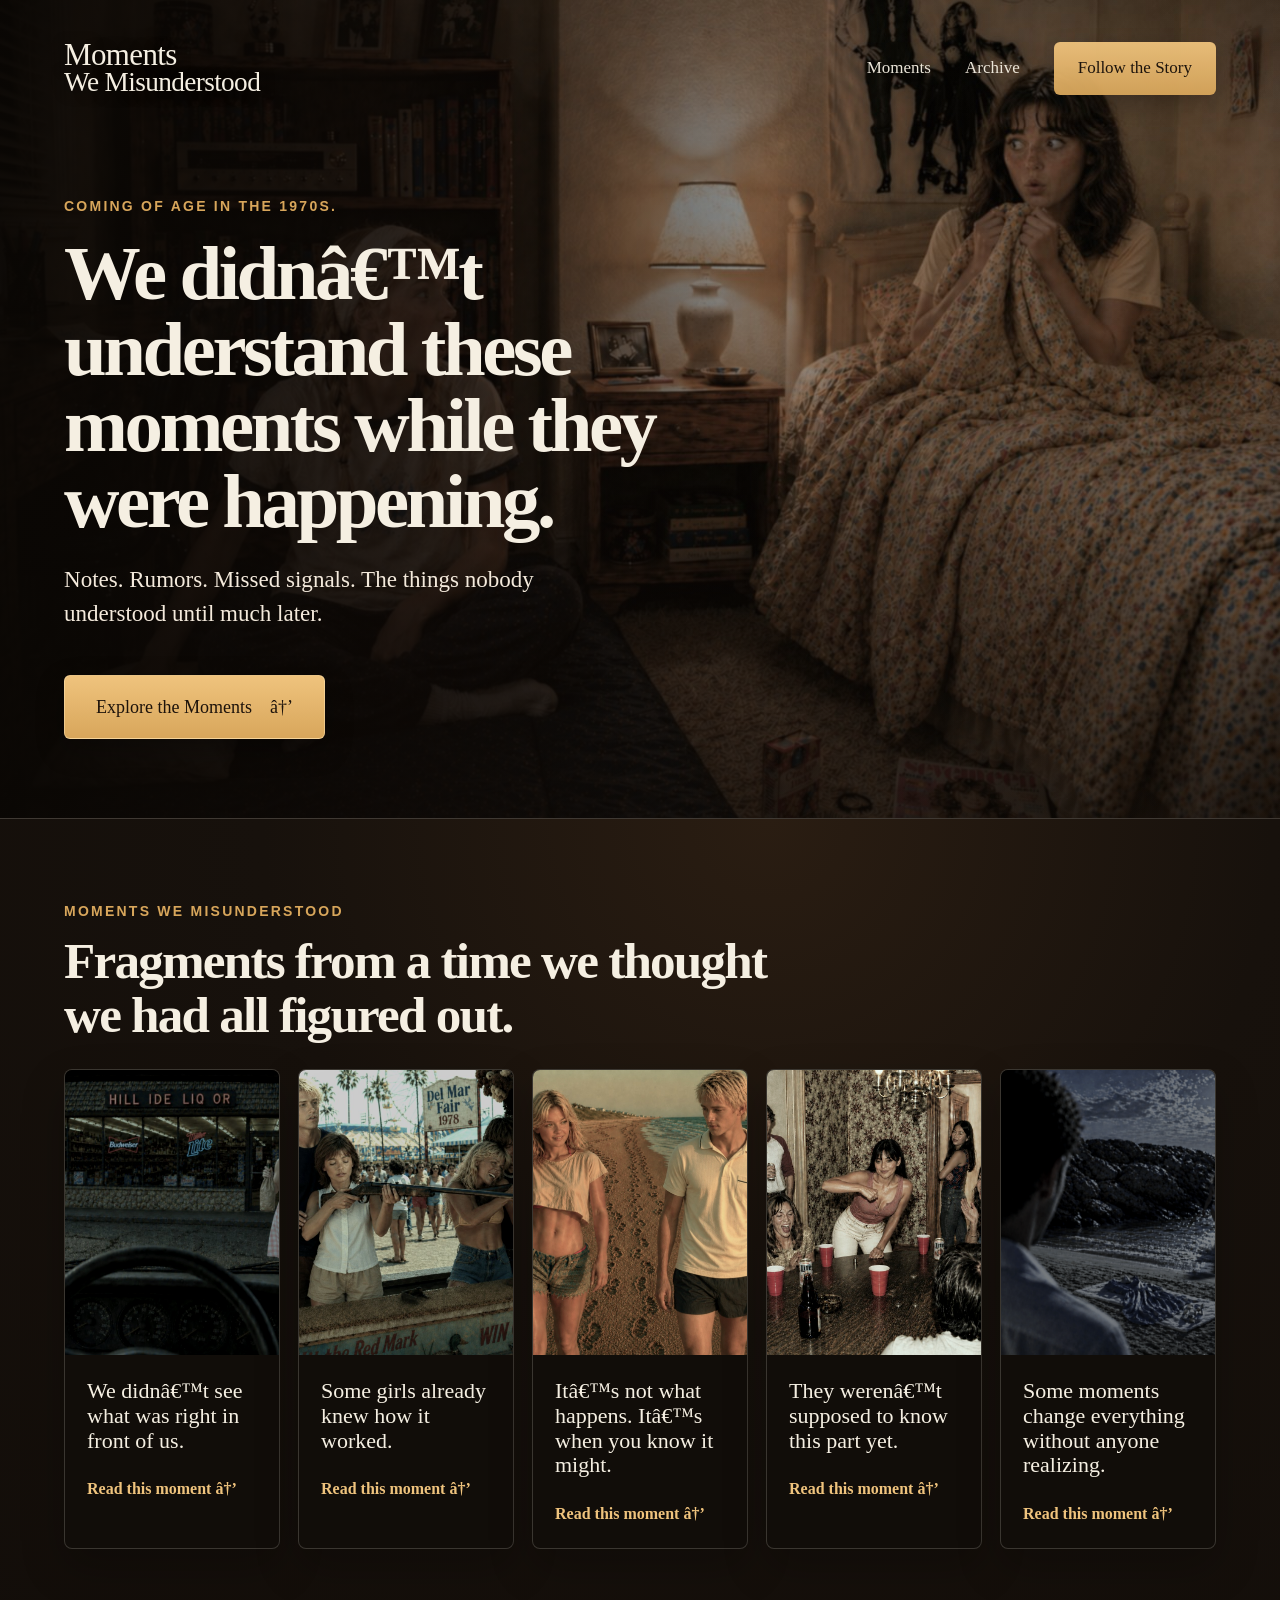
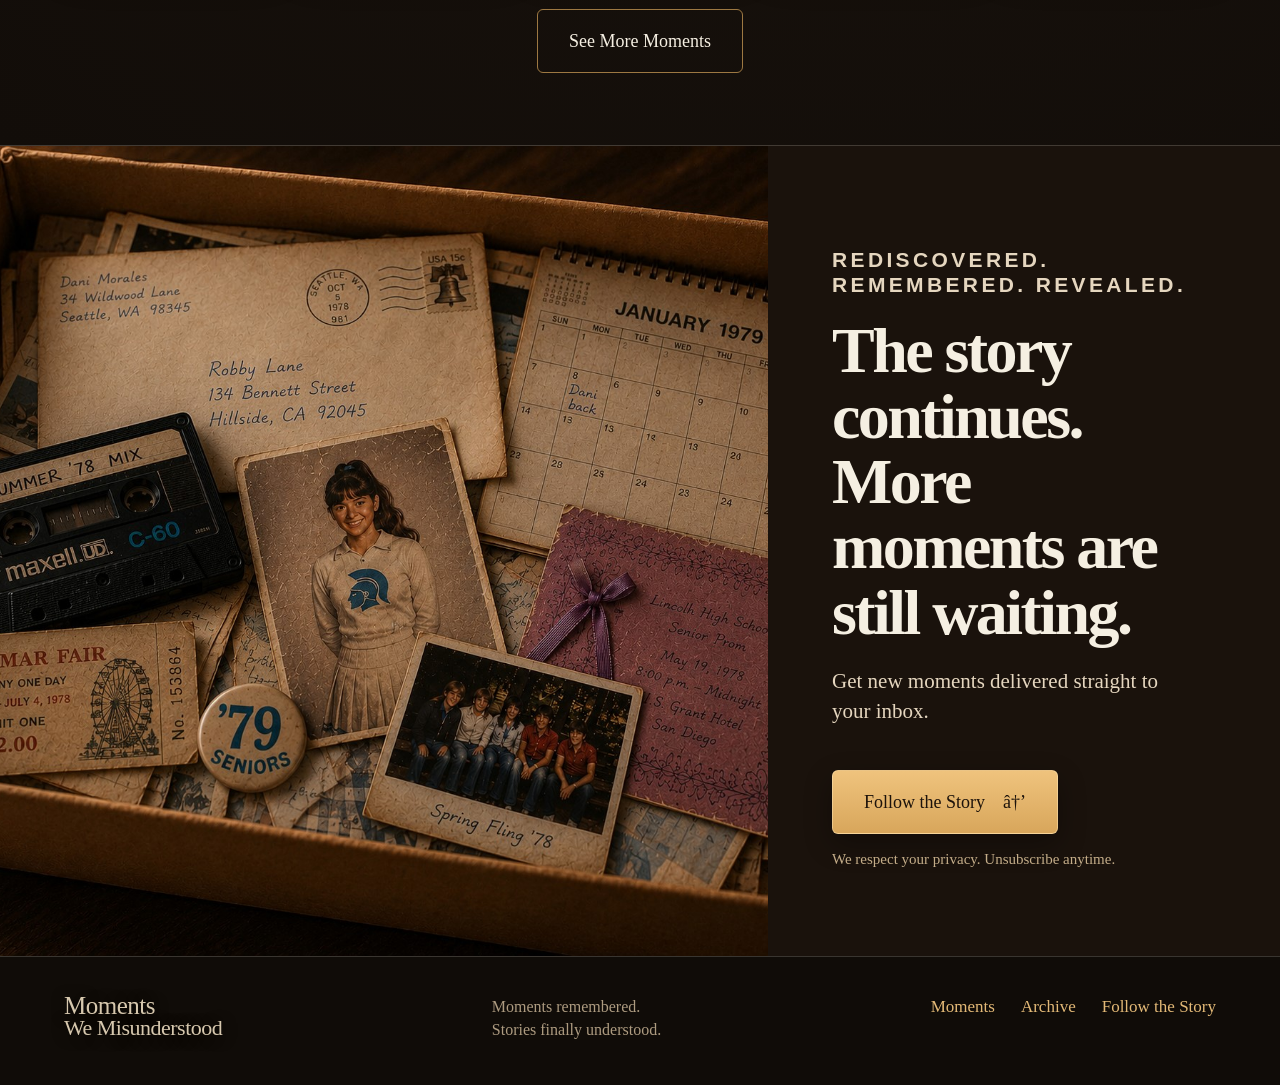
==== index.html @ f60eaa0e "Update index.html" ====
<!doctype html>
<html lang="en">
<head>
<!-- Google tag (gtag.js) -->
<script async src="https://www.googletagmanager.com/gtag/js?id=G-48HRHHGPMH"></script>
<script>
  window.dataLayer = window.dataLayer || [];
  function gtag(){dataLayer.push(arguments);}
  gtag('js', new Date());

  gtag('config', 'G-48HRHHGPMH');
</script>

<!-- Meta Pixel Code -->
<script>
!function(f,b,e,v,n,t,s)
{if(f.fbq)return;n=f.fbq=function(){n.callMethod?
n.callMethod.apply(n,arguments):n.queue.push(arguments)};
if(!f._fbq)f._fbq=n;n.push=n;n.loaded=!0;n.version='2.0';
n.queue=[];t=b.createElement(e);t.async=!0;
t.src=v;s=b.getElementsByTagName(e)[0];
s.parentNode.insertBefore(t,s)}(window, document,'script',
'https://connect.facebook.net/en_US/fbevents.js');
fbq('init', '991696633346282');
fbq('track', 'PageView');
</script>
<noscript><img height="1" width="1" style="display:none"
src="https://www.facebook.com/tr?id=991696633346282&ev=PageView&noscript=1"
/></noscript>
<!-- End Meta Pixel Code -->

  <meta name="robots" content="noindex, nofollow"> 
  <meta charset="utf-8" />
  <meta name="viewport" content="width=device-width, initial-scale=1" />
  <title>Moments We Misunderstood</title>
  <meta name="description" content="A nostalgic emotional memory archive from a Southern California high school in the late 1970s: notes, rumors, missed signals, and moments understood only much later." />
  <link rel="icon" href="images/favicon.svg" type="image/svg+xml" />
  <link rel="preload" href="images/hero-sleepover.jpg" as="image" />
  <link rel="preload" href="images/memory-box-new.jpg" as="image" />
  <link rel="stylesheet" href="styles.css?v=104" />
</head>
  
<body>

  <header class="site-header" aria-label="Main navigation">
    <a class="brand" href="#top" aria-label="Moments We Misunderstood home">
      Moments<br><span>We Misunderstood</span>
    </a>

    <nav>
      <a href="#moments">Moments</a>
      <a href="#memory-box">Archive</a>
      <a class="nav-cta signup-button"
         href="https://feathered-hair-and-folded-notes.kit.com/99a3992d9c"
         target="_blank"
         rel="noopener">
         Follow the Story
      </a>
    </nav>
  </header>
 
  <main>

    <section class="hero" id="top">
      <img src="images/hero-sleepover.jpg"
           alt="Two teenage girls in a warmly lit late-1970s bedroom, startled by a moment they do not yet understand."
           class="hero-img artifact-image" />

      <div class="hero-scrim"></div>

      <div class="hero-content">
        <p class="kicker">Coming of age in the 1970s.</p>
        <h1>We didn’t understand these moments while they were happening.</h1>
        <p class="dek">Notes. Rumors. Missed signals. The things nobody understood until much later.</p>
        <a class="button" href="#moments">Explore the Moments <span aria-hidden="true">→</span></a>
      </div>
    </section>

    <section class="moment-section" id="moments">
      <div class="moment-heading-row">
        <div class="section-heading">
          <p class="kicker">Moments We Misunderstood</p>
          <h2>Fragments from a time we thought we had all figured out.</h2>
        </div>

        <p class="section-handnote">
          <br>
          <br>
        </p>
      </div>

      <div class="cards">
        <article class="card moment-card" data-title="We didn’t see what was right in front of us.">
          <img src="images/moment-liquor-store.jpg"
               alt="A teenage girl outside a liquor store in the late 1970s."
               class="artifact-image" />
          <div class="card-copy">
            <h3>We didn’t see what was right in front of us.</h3>
            <a class="signup-button"
               href="https://feathered-hair-and-folded-notes.kit.com/99a3992d9c" target="_blank" rel="noopener">
              Read this moment <span aria-hidden="true">→</span>
            </a>
          </div>
        </article>

        <article class="card moment-card" data-title="Some girls already knew how it worked.">
          <img src="images/moment-shooting-gallery.jpg"
               alt="Teenagers at the Del Mar Fair shooting gallery in 1978."
               class="artifact-image" />
          <div class="card-copy">
            <h3>Some girls already knew how it worked.</h3>
            <a class="signup-button"
               href="https://feathered-hair-and-folded-notes.kit.com/99a3992d9c" target="_blank" rel="noopener">
              Read this moment <span aria-hidden="true">→</span>
            </a>
          </div>
        </article>

        <article class="card moment-card" data-title="It’s not what happens. It’s when you know it might.">
          <img src="images/moment-beach-walk.jpg"
               alt="A teenage girl walking alone near the beach at night."
               class="artifact-image" />
          <div class="card-copy">
            <h3>It’s not what happens. It’s when you know it might.</h3>
            <a class="signup-button"
               href="https://feathered-hair-and-folded-notes.kit.com/99a3992d9c" target="_blank" rel="noopener">
              Read this moment <span aria-hidden="true">→</span>
            </a>
          </div>
        </article>

        <article class="card moment-card" data-title="They weren’t supposed to know this part yet.">
          <img src="images/moment-quarters-game.jpg"
               alt="Teenagers gathered inside a warmly lit house party."
               class="artifact-image" />
          <div class="card-copy">
            <h3>They weren’t supposed to know this part yet.</h3>
            <a class="signup-button"
               href="https://feathered-hair-and-folded-notes.kit.com/99a3992d9c" target="_blank" rel="noopener">
              Read this moment <span aria-hidden="true">→</span>
            </a>
          </div>
        </article>

        <article class="card moment-card" data-title="Some moments change everything without anyone realizing.">
          <img src="images/moment-jetty.png"
               alt="Teenagers in a dark backyard near a hot tub."
               class="artifact-image" />
          <div class="card-copy">
            <h3>Some moments change everything without anyone realizing.</h3>
            <a class="signup-button"
               href="https://feathered-hair-and-folded-notes.kit.com/99a3992d9c" target="_blank" rel="noopener">
              Read this moment <span aria-hidden="true">→</span>
            </a>
          </div>
        </article>
      </div>

      <div class="center">
        <a class="button ghost signup-button"
           href="https://feathered-hair-and-folded-notes.kit.com/99a3992d9c"
           target="_blank"
           rel="noopener">
          See More Moments
        </a>
      </div>
    </section>

    <section class="memory-cta" id="memory-box">
      <img src="images/memory-box-new.jpg"
           alt="A rediscovered memory box filled with late-1970s letters, tickets, cassette tapes, photos, a prom bid, and school keepsakes."
           class="artifact-image" />

      <div class="memory-copy">
        <p class="kicker">Rediscovered. Remembered. Revealed.</p>
        <h2>The story continues. More moments are still waiting.</h2>
        <p>Get new moments delivered straight to your inbox.</p>
        <a class="button signup-button"
           href="https://feathered-hair-and-folded-notes.kit.com/99a3992d9c"
           target="_blank"
           rel="noopener">
          Follow the Story <span aria-hidden="true">→</span>
        </a>
        <p class="privacy">We respect your privacy. Unsubscribe anytime.</p>
      </div>
    </section>

  </main>

  <footer class="site-footer">
    <a class="brand" href="#top">Moments<br><span>We Misunderstood</span></a>
    <p>Moments remembered.<br>Stories finally understood.</p>
    <nav>
      <a href="#moments">Moments</a>
      <a href="#memory-box">Archive</a>
      <a class="signup-button"
         href="https://feathered-hair-and-folded-notes.kit.com/99a3992d9c" target="_blank" rel="noopener">Follow the Story</a>
    </nav>
  </footer>

<script>
/* =========================
   GA4 Custom Event Tracking
   Moments We Misunderstood
========================= */

(function () {

  if (typeof gtag !== 'function') {
    console.warn('GA4 gtag not found. Custom events not sent.');
    return;
  }

  /* =========================
     75% Scroll Tracking
  ========================= */

  let scroll75Tracked = false;

  window.addEventListener('scroll', function () {
    if (scroll75Tracked) return;

    const scrollTop = window.scrollY || window.pageYOffset;
    const windowHeight = window.innerHeight;
    const documentHeight = Math.max(
      document.body.scrollHeight,
      document.documentElement.scrollHeight
    );

    const percentScrolled = ((scrollTop + windowHeight) / documentHeight) * 100;

    if (percentScrolled >= 75) {
      scroll75Tracked = true;

      gtag('event', 'scroll_75', {
        event_category: 'engagement',
        event_label: '75_percent_page_depth'
      });

      console.log('GA4 event: scroll_75');
    }
  });


  /* =========================
     90 Second Engagement
  ========================= */

  setTimeout(function () {
    gtag('event', 'time_90_seconds', {
      event_category: 'engagement',
      event_label: 'stayed_90_seconds'
    });

    console.log('GA4 event: time_90_seconds');
  }, 90000);


  /* =========================
     Signup / Kit Click Tracking
  ========================= */

  document.querySelectorAll('.signup-button').forEach(function (button) {
    button.addEventListener('click', function () {
      const buttonText = button.innerText.trim() || 'unknown_signup_button';

      gtag('event', 'signup_click', {
        event_category: 'conversion',
        event_label: buttonText
      });

      console.log('GA4 event: signup_click - ' + buttonText);
    });
  });


  /* =========================
     Moment Card Tracking
  ========================= */

  document.querySelectorAll('.moment-card').forEach(function (card) {
    card.addEventListener('click', function () {
      const title = card.getAttribute('data-title') || 'unknown_moment_card';

      gtag('event', 'moment_card_click', {
        event_category: 'engagement',
        event_label: title
      });

      console.log('GA4 event: moment_card_click - ' + title);
    });
  });


  /* =========================
     Artifact / Image Tracking
  ========================= */

  document.querySelectorAll('.artifact-image').forEach(function (image) {
    image.addEventListener('click', function () {
      const imageLabel = image.getAttribute('alt') || image.getAttribute('src') || 'unknown_artifact';

      gtag('event', 'artifact_expand', {
        event_category: 'engagement',
        event_label: imageLabel
      });

      console.log('GA4 event: artifact_expand - ' + imageLabel);
    });
  });

})();
</script>

</body>
</html>
---- styles.css ----
:root{
  --bg:#17110c;
  --bg2:#221810;
  --paper:#f5efe2;
  --muted:#d7c4a5;
  --gold:#d8a65b;
  --gold2:#efc37d;
  --line:rgba(245,239,226,.18);
  --shadow:rgba(0,0,0,.55);
}

*{box-sizing:border-box}

html{scroll-behavior:smooth}

body{
  margin:0;
  background:var(--bg);
  color:var(--paper);
  font-family:Georgia,'Times New Roman',serif;
  line-height:1.45;
}

a{color:inherit}

.site-header{
  position:absolute;
  z-index:10;
  top:0;
  left:0;
  right:0;
  display:flex;
  justify-content:space-between;
  align-items:flex-start;
  padding:42px 5vw;
}

.brand{
  text-decoration:none;
  font-size:31px;
  line-height:.85;
  letter-spacing:-.02em;
  text-shadow:0 2px 14px var(--shadow);
}

.brand span{font-size:.88em}

.site-header nav,
.site-footer nav{
  display:flex;
  gap:34px;
  align-items:center;
  font-size:17px;
}

.site-header nav a,
.site-footer nav a{
  text-decoration:none;
  opacity:.95;
}

.nav-cta{
  padding:14px 24px;
  background:linear-gradient(180deg,var(--gold2),var(--gold));
  color:#1b120b;
  border-radius:6px;
  box-shadow:0 8px 25px rgba(0,0,0,.25);
}

.hero{
  position:relative;
  min-height:91vh;
  display:flex;
  align-items:center;
  overflow:hidden;
  border-bottom:1px solid var(--line);
}

.hero-img{
  position:absolute;
  inset:0;
  width:100%;
  height:100%;
  object-fit:cover;
  object-position:center center;
}

.hero-scrim{
  position:absolute;
  inset:0;
  background:
    linear-gradient(90deg,rgba(10,7,4,.94) 0%,rgba(13,8,5,.74) 31%,rgba(13,8,5,.26) 60%,rgba(13,8,5,.08) 100%),
    linear-gradient(0deg,rgba(15,10,6,.62),rgba(15,10,6,.08) 50%);
}

.hero-content{
  position:relative;
  z-index:2;
  width:min(650px,88vw);
  margin-left:5vw;
  padding-top:105px;
}

.kicker{
  text-transform:uppercase;
  letter-spacing:.16em;
  color:var(--gold);
  font:700 14px/1.2 Arial,sans-serif;
}

.hero h1{
  font-size:clamp(46px,6vw,92px);
  line-height:.99;
  margin:22px 0 22px;
  letter-spacing:-.045em;
  max-width:720px;
}

.dek{
  font-size:clamp(19px,1.8vw,27px);
  max-width:520px;
  color:#f4eadc;
}

.button{
  display:inline-flex;
  gap:18px;
  align-items:center;
  justify-content:center;
  margin-top:22px;
  background:linear-gradient(180deg,var(--gold2),var(--gold));
  color:#1d130b;
  text-decoration:none;
  padding:18px 31px;
  border-radius:6px;
  font-size:18px;
  box-shadow:0 10px 28px rgba(0,0,0,.32);
  border:1px solid rgba(255,232,187,.45);
}

.button.ghost{
  background:transparent;
  color:var(--paper);
  border-color:rgba(216,166,91,.7);
  box-shadow:none;
}

.moment-section{
  padding:70px 5vw 72px;
  background:radial-gradient(circle at 60% 0%,#2a1d12 0,#17110c 42%,#120d09 100%);
}

.moment-heading-row{
  display:flex;
  justify-content:space-between;
  align-items:flex-end;
  gap:40px;
  margin-bottom:28px;
}

.section-heading h2{
  font-size:clamp(34px,4vw,62px);
  line-height:1.05;
  margin:10px 0 0;
  letter-spacing:-.035em;
  max-width:820px;
}

.section-handnote{
  color:var(--gold2);
  font:italic 30px/1.05 Georgia,serif;
  transform:rotate(-6deg);
  text-shadow:0 3px 16px #000;
  min-width:300px;
  margin:0 4vw 16px 0;
}

.cards{
  display:grid;
  grid-template-columns:repeat(5,1fr);
  gap:18px;
}

.card{
  min-height:470px;
  border:1px solid var(--line);
  border-radius:8px;
  overflow:hidden;
  background:#110d09;
  display:flex;
  flex-direction:column;
  box-shadow:0 18px 44px rgba(0,0,0,.24);
}

.card img{
  height:285px;
  width:100%;
  object-fit:cover;
  filter:saturate(.88) contrast(1.04);
}

.card-copy{
  padding:24px 22px 23px;
  display:flex;
  flex-direction:column;
  gap:24px;
  flex:1;
}

.card h3{
  margin:0;
  font-size:22px;
  line-height:1.12;
  font-weight:400;
}

.card a,
.text-link{
  color:var(--gold2);
  text-decoration:none;
  font-weight:600;
}

.center{
  text-align:center;
  margin-top:38px;
}

.memory-cta{
  display:grid;
  grid-template-columns:1.35fr .9fr;
  min-height:560px;
  background:#1a120c;
  border-top:1px solid var(--line);
}

.memory-cta>img{
  width:100%;
  height:100%;
  object-fit:cover;
  object-position:center center;
}

.memory-copy{
  padding:80px 7vw 70px 5vw;
  align-self:center;
}

.memory-copy h2{
  font-size:clamp(38px,5vw,70px);
  line-height:1.02;
  margin:10px 0 20px;
  letter-spacing:-.04em;
}

.memory-copy p{
  font-size:21px;
  color:#e5d6bf;
}

.privacy{
  font-size:15px!important;
  color:#c4ad89!important;
}

.site-footer{
  display:flex;
  gap:42px;
  justify-content:space-between;
  align-items:flex-start;
  padding:38px 5vw 44px;
  background:#100c08;
  border-top:1px solid var(--line);
  color:#d7c8ae;
}

.site-footer p{
  margin:0;
  color:#ad9b80;
}

.site-footer .brand{font-size:25px}

.site-footer nav{
  gap:26px;
  color:var(--gold2);
}

@media (max-width: 1180px){
  .cards{
    grid-template-columns:repeat(3,1fr);
  }

  .section-handnote{
    font-size:25px;
    min-width:250px;
  }
}

@media (max-width: 980px){
  .site-header{
    padding:27px 24px;
  }

  .site-header nav{
    gap:18px;
    font-size:15px;
  }

  .nav-cta{
    padding:11px 15px;
  }

  .hero{
    min-height:820px;
  }

  .hero-content{
    margin-left:24px;
    padding-top:90px;
  }

  .moment-heading-row{
    display:block;
  }

  .section-handnote{
    margin:28px 0 0 auto;
    max-width:300px;
  }

  .cards{
    grid-template-columns:repeat(2,1fr);
  }

  .memory-cta{
    grid-template-columns:1fr;
  }

  .memory-cta>img{
    height:420px;
  }

  .site-footer{
    flex-direction:column;
  }
}

@media (max-width: 620px){
  .site-header{
    position:absolute;
    align-items:flex-start;
  }

  .brand{
    font-size:24px;
  }

  .site-header nav a:not(.nav-cta){
    display:none;
  }

  .hero{
    min-height:720px;
    align-items:flex-start;
  }

  .hero-img{
    width:100%;
    height:auto;
    max-width:none;
    left:0;
    top:0;
    bottom:auto;
    object-fit:contain;
    object-position:center top;
  }

  .hero-scrim{
    background:
      linear-gradient(90deg,rgba(10,7,4,.90),rgba(10,7,4,.48)),
      linear-gradient(0deg,rgba(10,7,4,.74),rgba(10,7,4,.04) 58%);
  }

  .hero-content{
    width:auto;
    margin:0 22px;
    padding-top:160px;
  }

  .hero h1{
    font-size:47px;
  }

  .dek{
    font-size:19px;
  }

  .moment-section{
    padding:48px 22px;
  }

  .section-handnote{
    display:none;
  }

  .cards{
    grid-template-columns:1fr;
    gap:18px;
  }

  .card{
    min-height:auto;
  }

  .card img{
    height:250px;
  }

  .memory-copy{
    padding:42px 22px 54px;
  }

  .memory-cta>img{
    height:auto;
    min-height:0;
    object-fit:contain;
  }

  .site-footer{
    padding:34px 22px;
  }

  .site-footer nav{
    flex-wrap:wrap;
  }

  .button{
    width:100%;
    padding:17px 22px;
  }
}
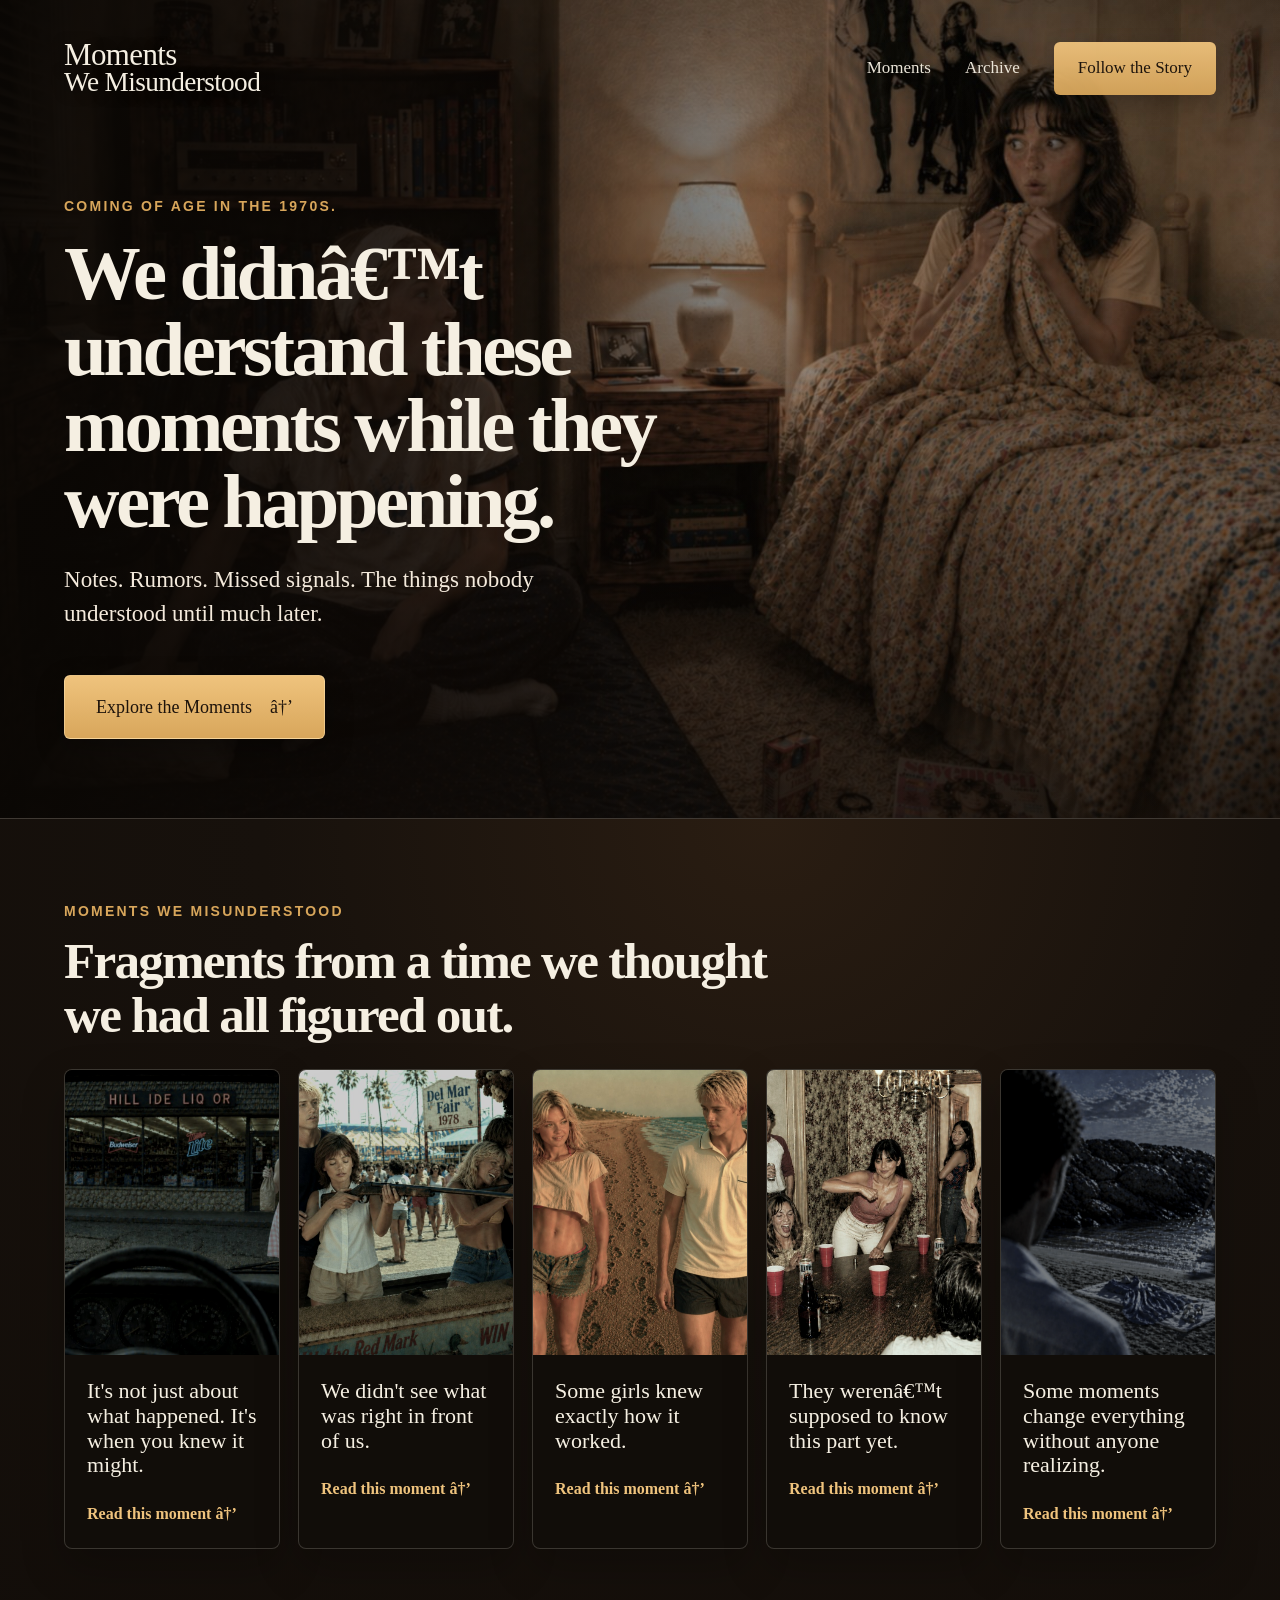
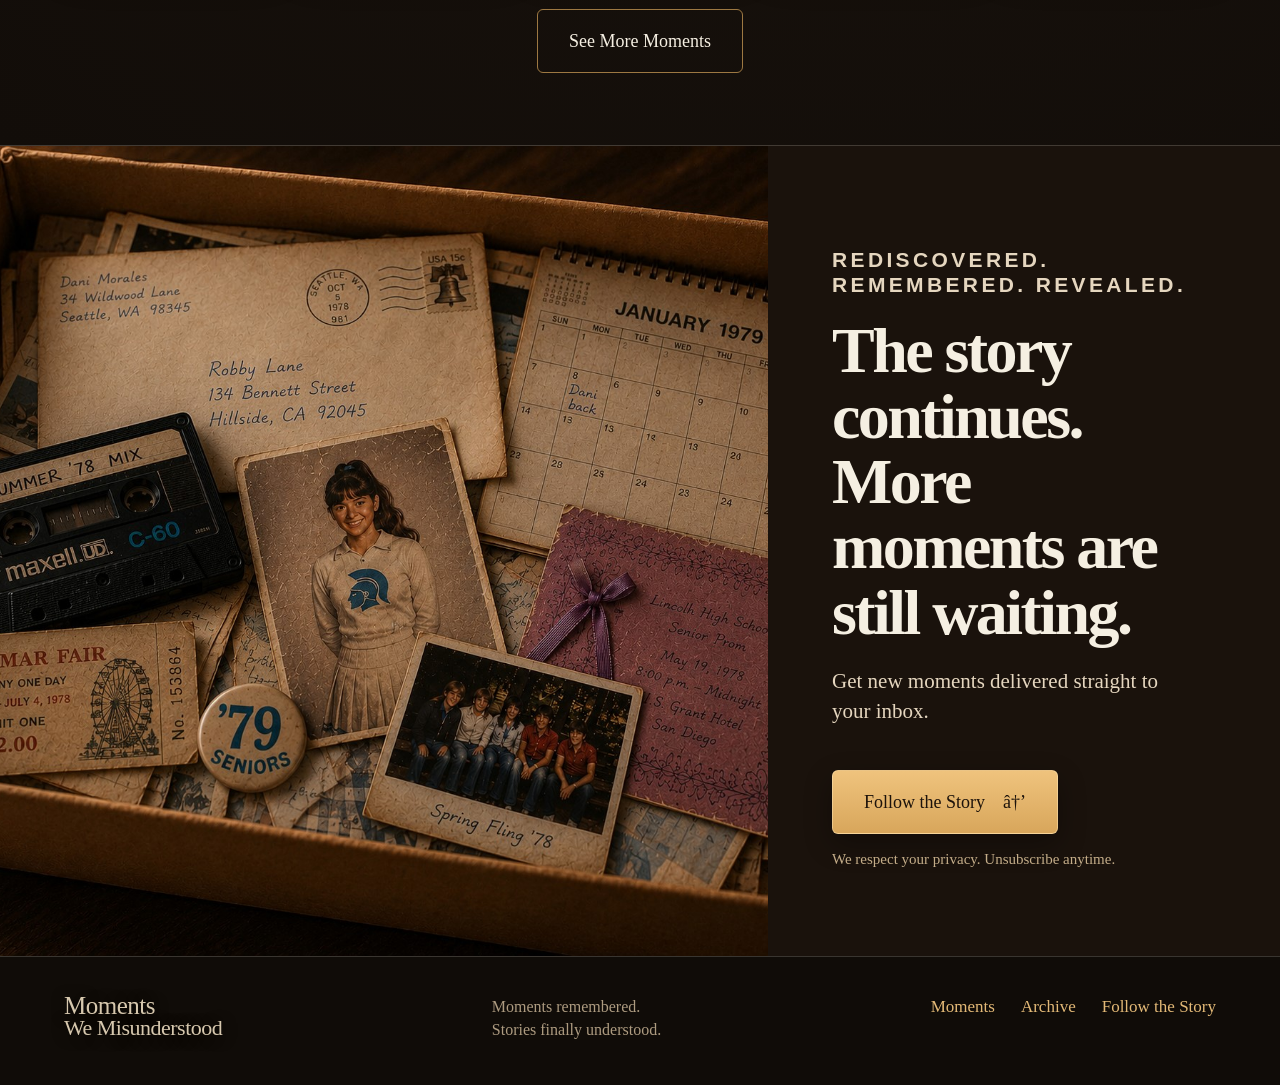
==== commit b6a80847: "Update index.html" ====
--- a/index.html
+++ b/index.html
@@ -95,7 +95,7 @@
                alt="A teenage girl outside a liquor store in the late 1970s."
                class="artifact-image" />
           <div class="card-copy">
-            <h3>We didn’t see what was right in front of us.</h3>
+            <h3>It's not just about what happened.  It's when you knew it might.</h3>
             <a class="signup-button"
                href="https://feathered-hair-and-folded-notes.kit.com/99a3992d9c" target="_blank" rel="noopener">
               Read this moment <span aria-hidden="true">→</span>
@@ -108,7 +108,7 @@
                alt="Teenagers at the Del Mar Fair shooting gallery in 1978."
                class="artifact-image" />
           <div class="card-copy">
-            <h3>Some girls already knew how it worked.</h3>
+            <h3>We didn't see what was right in front of us.</h3>
             <a class="signup-button"
                href="https://feathered-hair-and-folded-notes.kit.com/99a3992d9c" target="_blank" rel="noopener">
               Read this moment <span aria-hidden="true">→</span>
@@ -121,7 +121,7 @@
                alt="A teenage girl walking alone near the beach at night."
                class="artifact-image" />
           <div class="card-copy">
-            <h3>It’s not what happens. It’s when you know it might.</h3>
+            <h3>Some girls knew exactly how it worked.</h3>
             <a class="signup-button"
                href="https://feathered-hair-and-folded-notes.kit.com/99a3992d9c" target="_blank" rel="noopener">
               Read this moment <span aria-hidden="true">→</span>
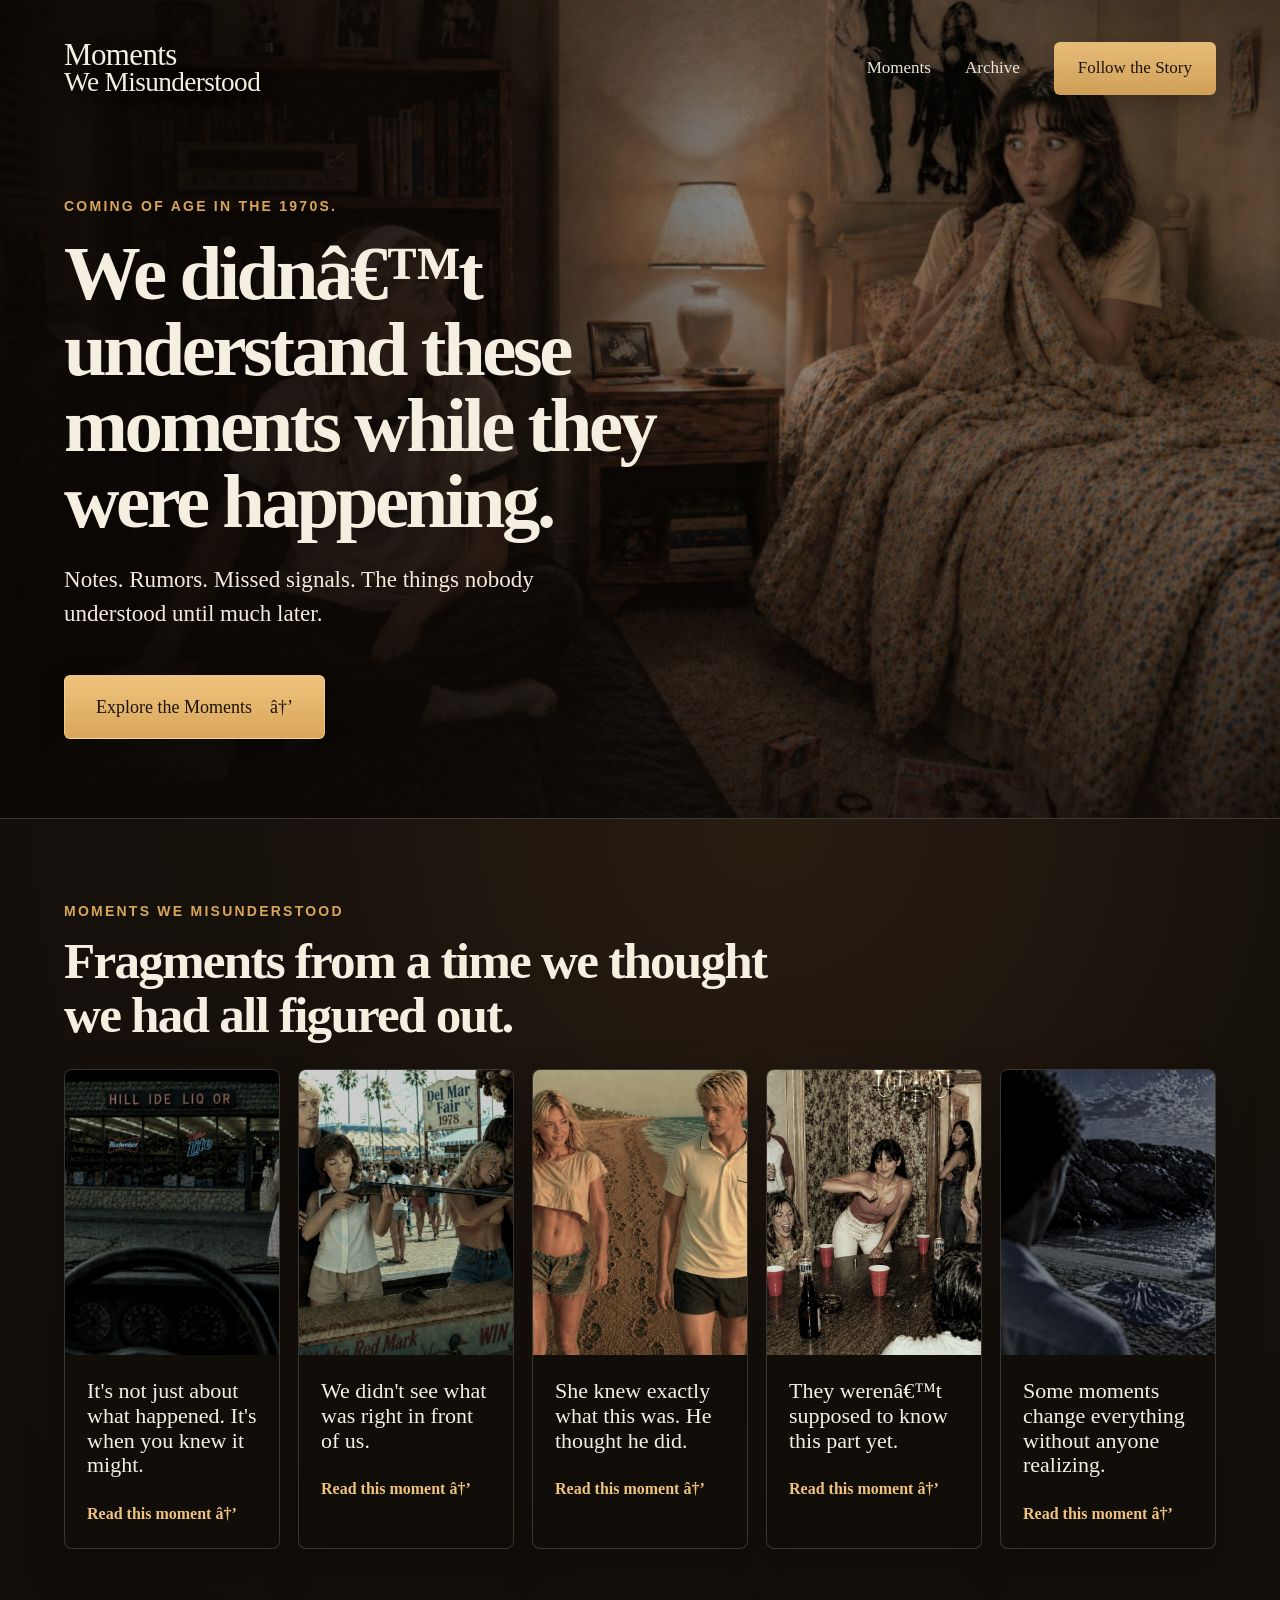
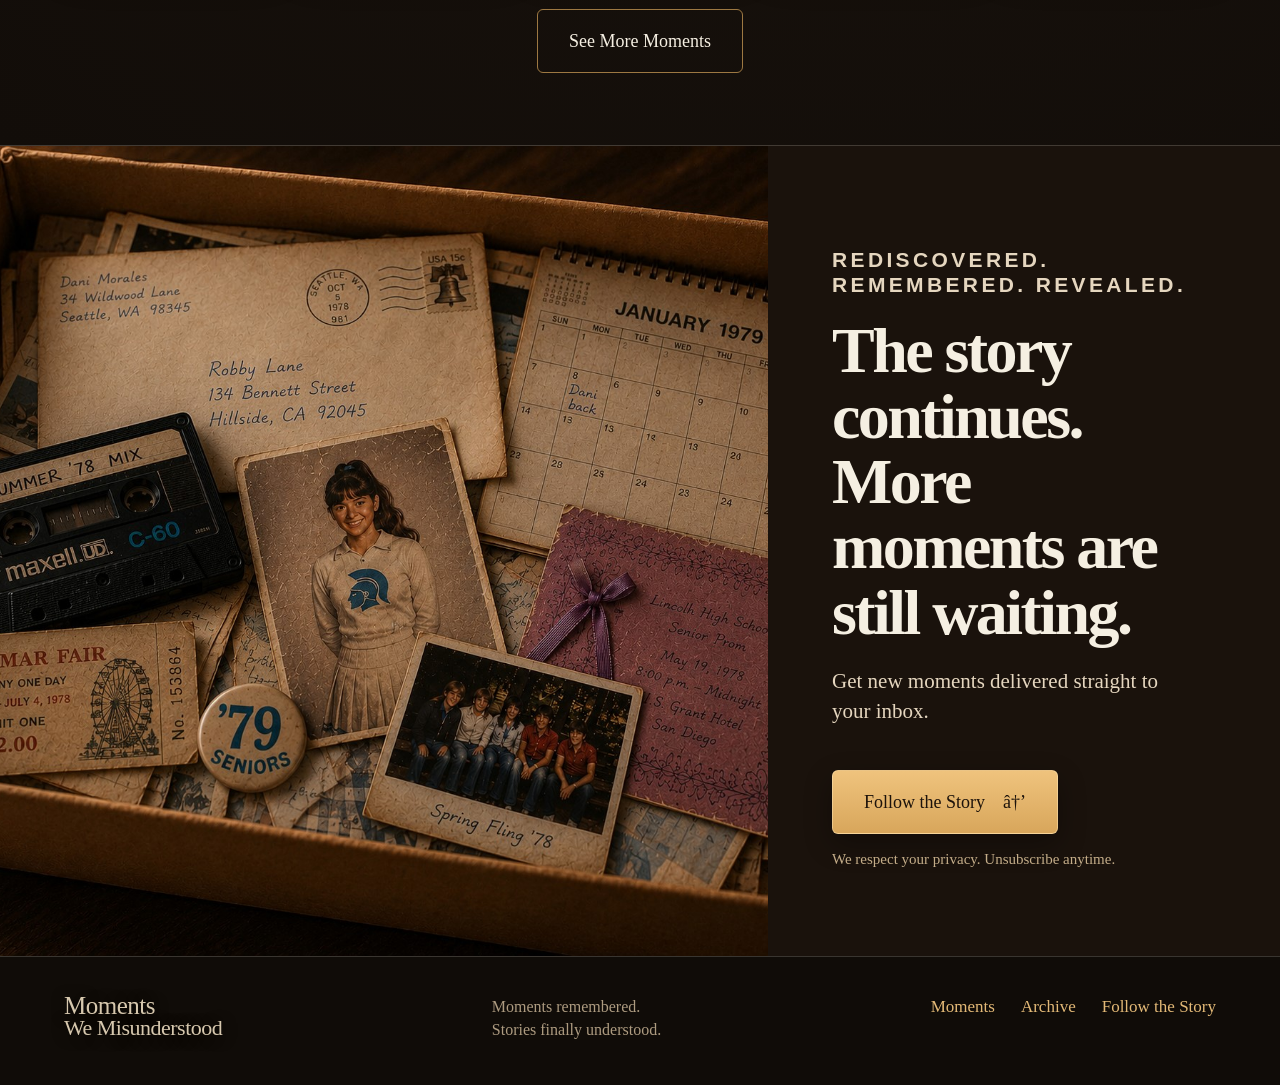
==== commit b6266f6d: "Update index.html" ====
--- a/index.html
+++ b/index.html
@@ -121,7 +121,7 @@
                alt="A teenage girl walking alone near the beach at night."
                class="artifact-image" />
           <div class="card-copy">
-            <h3>Some girls knew exactly how it worked.</h3>
+            <h3>She knew exactly what this was. He thought he did.</h3>
             <a class="signup-button"
                href="https://feathered-hair-and-folded-notes.kit.com/99a3992d9c" target="_blank" rel="noopener">
               Read this moment <span aria-hidden="true">→</span>
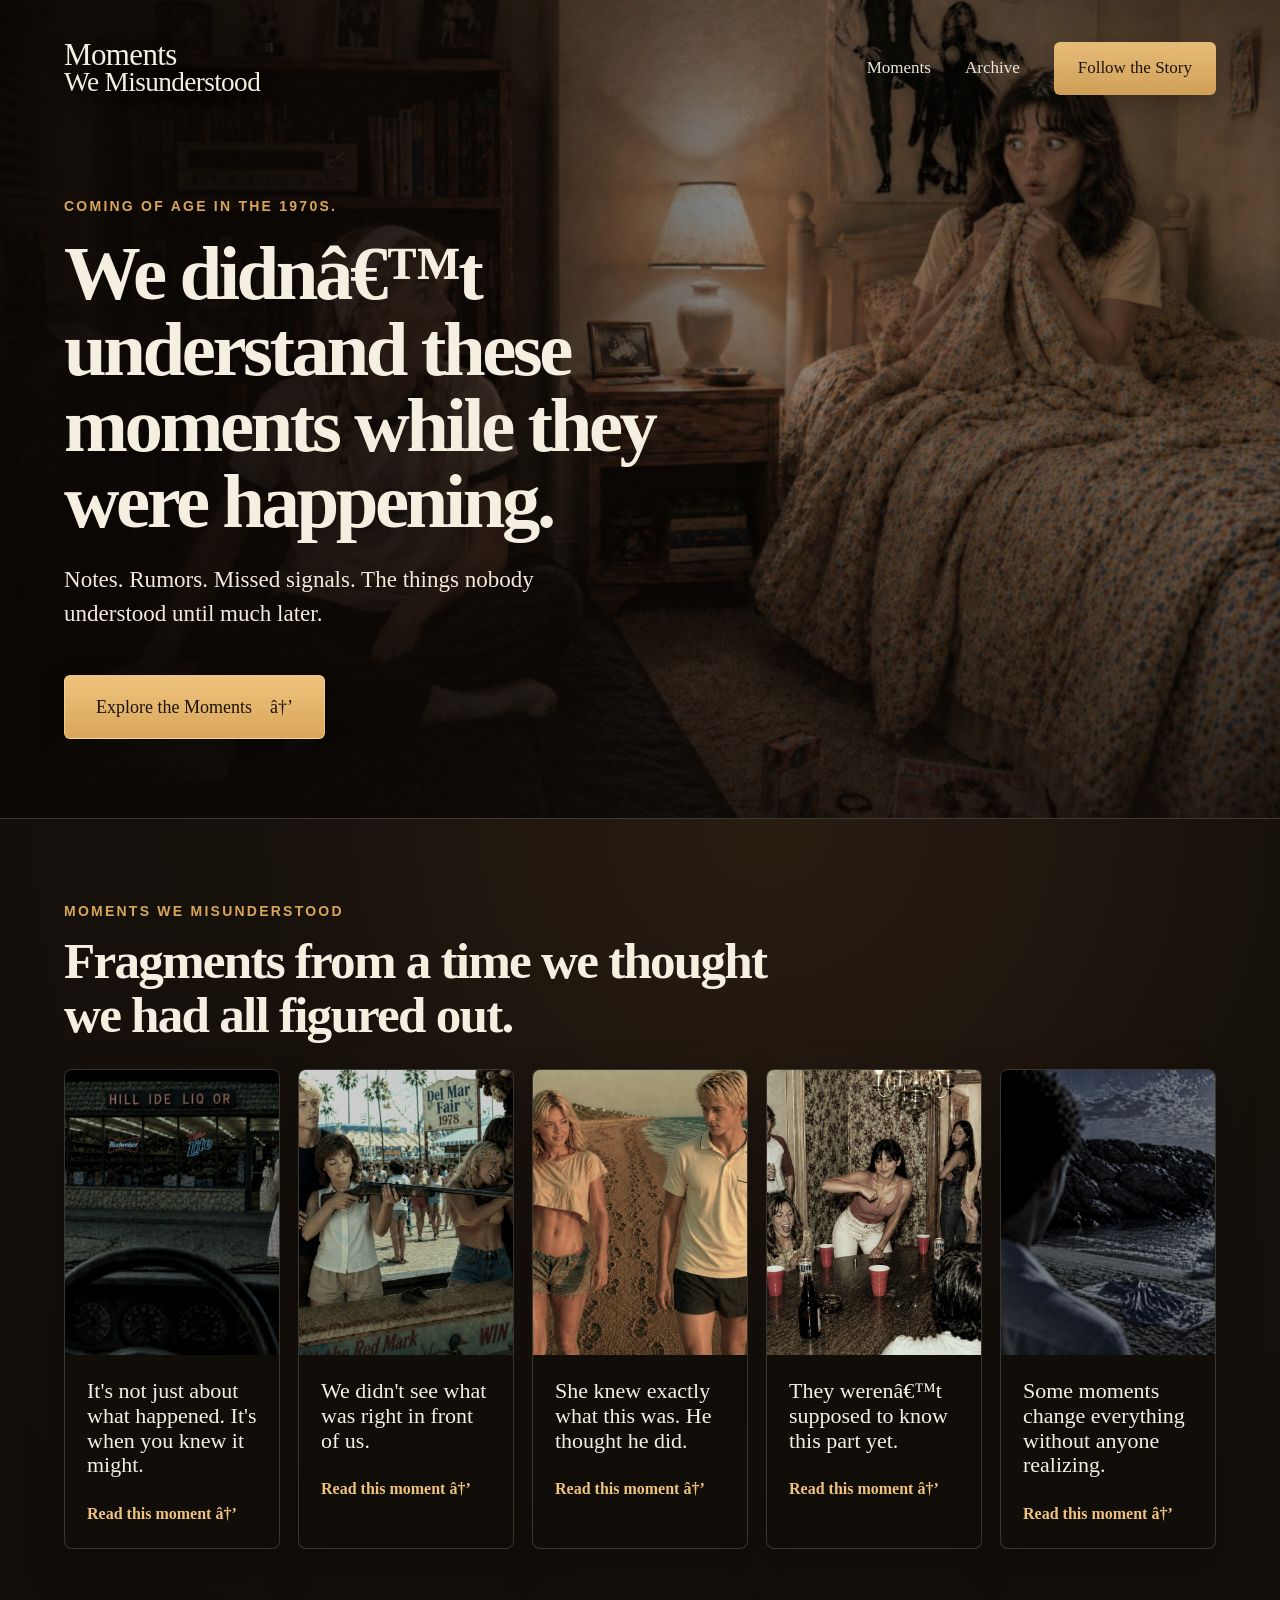
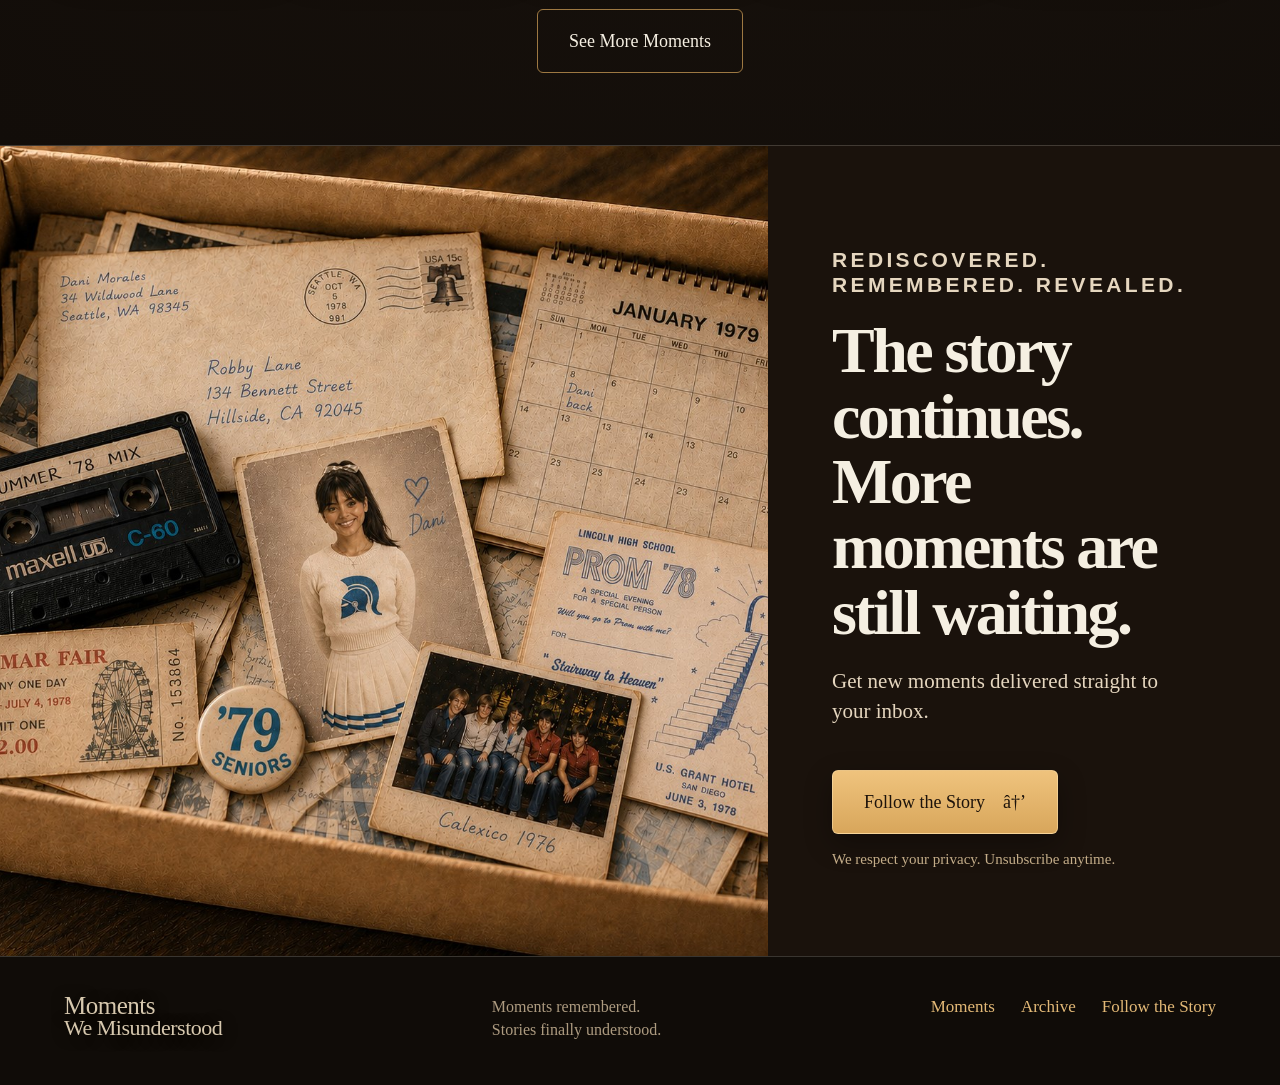
==== commit 69df9cf9: "Update index.html" ====
--- a/index.html
+++ b/index.html
@@ -36,7 +36,7 @@
   <meta name="description" content="A nostalgic emotional memory archive from a Southern California high school in the late 1970s: notes, rumors, missed signals, and moments understood only much later." />
   <link rel="icon" href="images/favicon.svg" type="image/svg+xml" />
   <link rel="preload" href="images/hero-sleepover.jpg" as="image" />
-  <link rel="preload" href="images/memory-box-new.jpg" as="image" />
+  <link rel="preload" href="images/memory-box.jpg" as="image" />
   <link rel="stylesheet" href="styles.css?v=104" />
 </head>
   
@@ -167,7 +167,7 @@
     </section>
 
     <section class="memory-cta" id="memory-box">
-      <img src="images/memory-box-new.jpg"
+      <img src="images/memory-box.jpg"
            alt="A rediscovered memory box filled with late-1970s letters, tickets, cassette tapes, photos, a prom bid, and school keepsakes."
            class="artifact-image" />
 
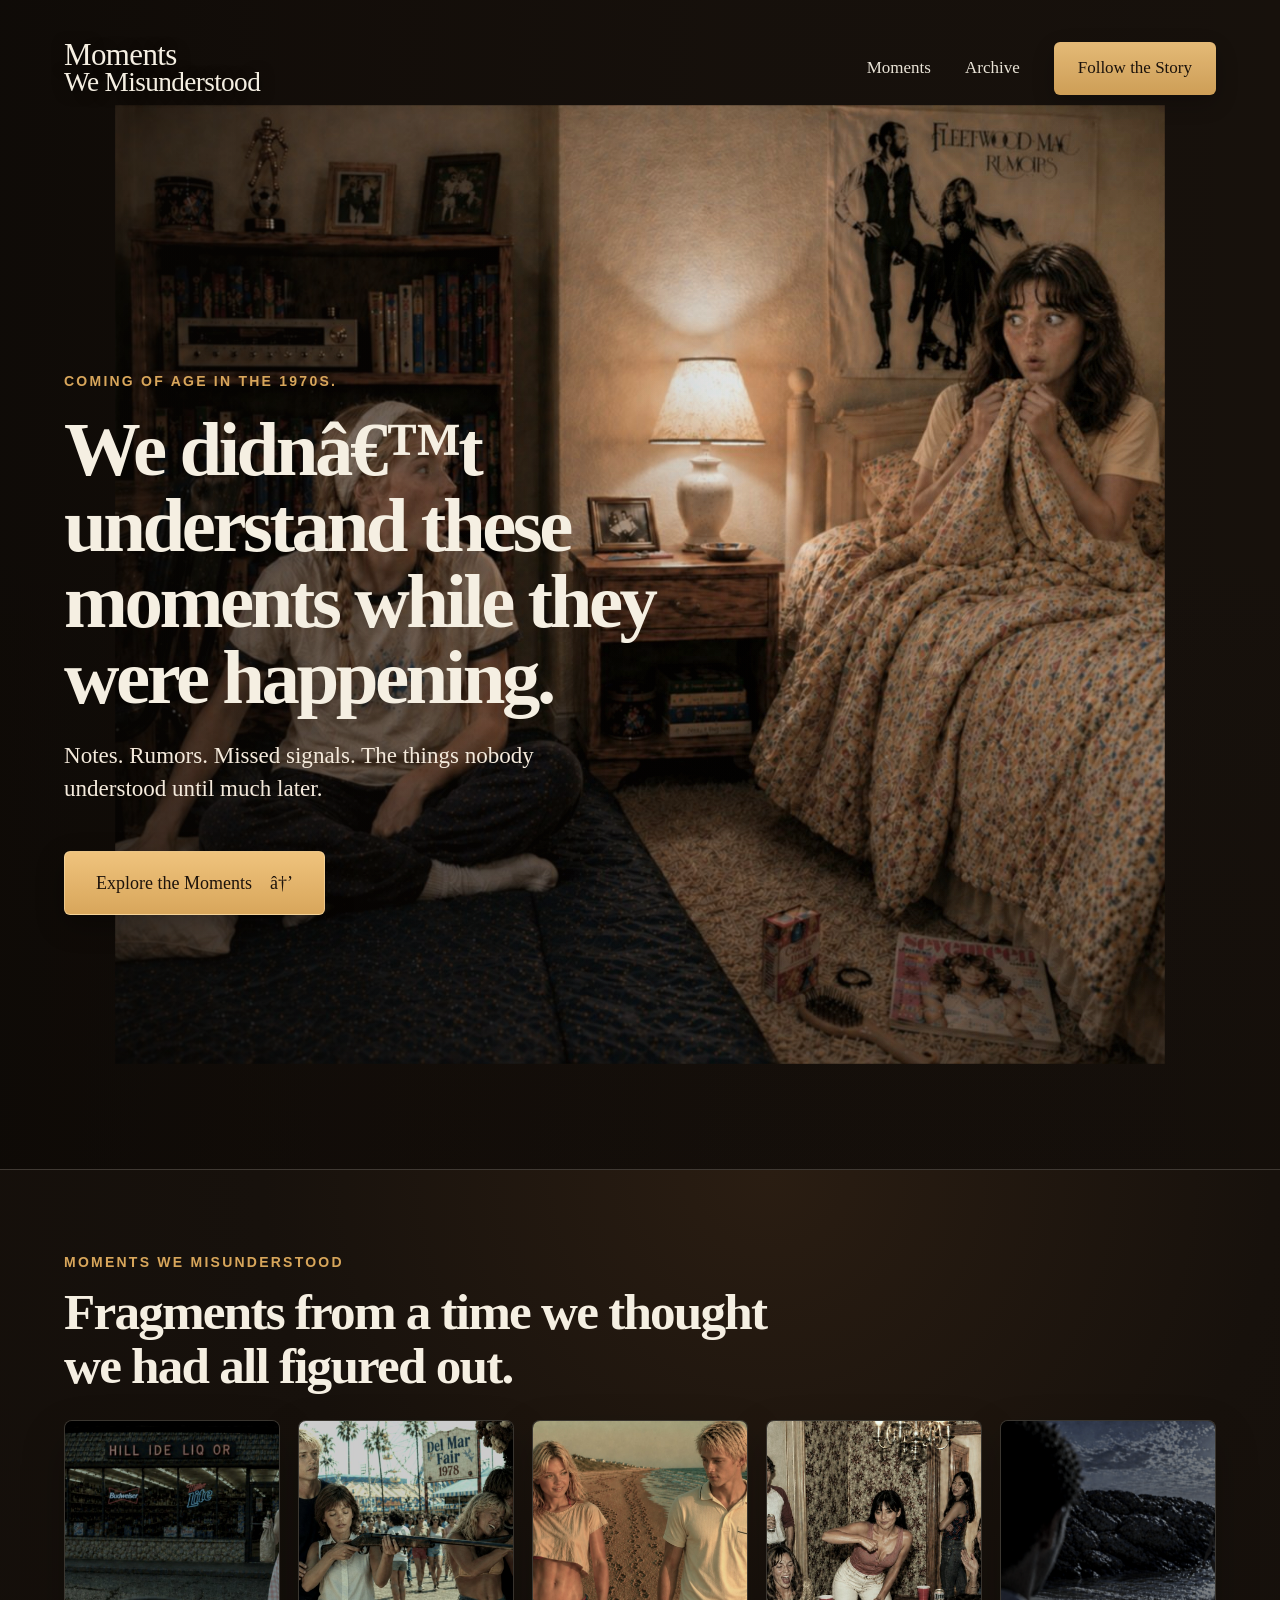
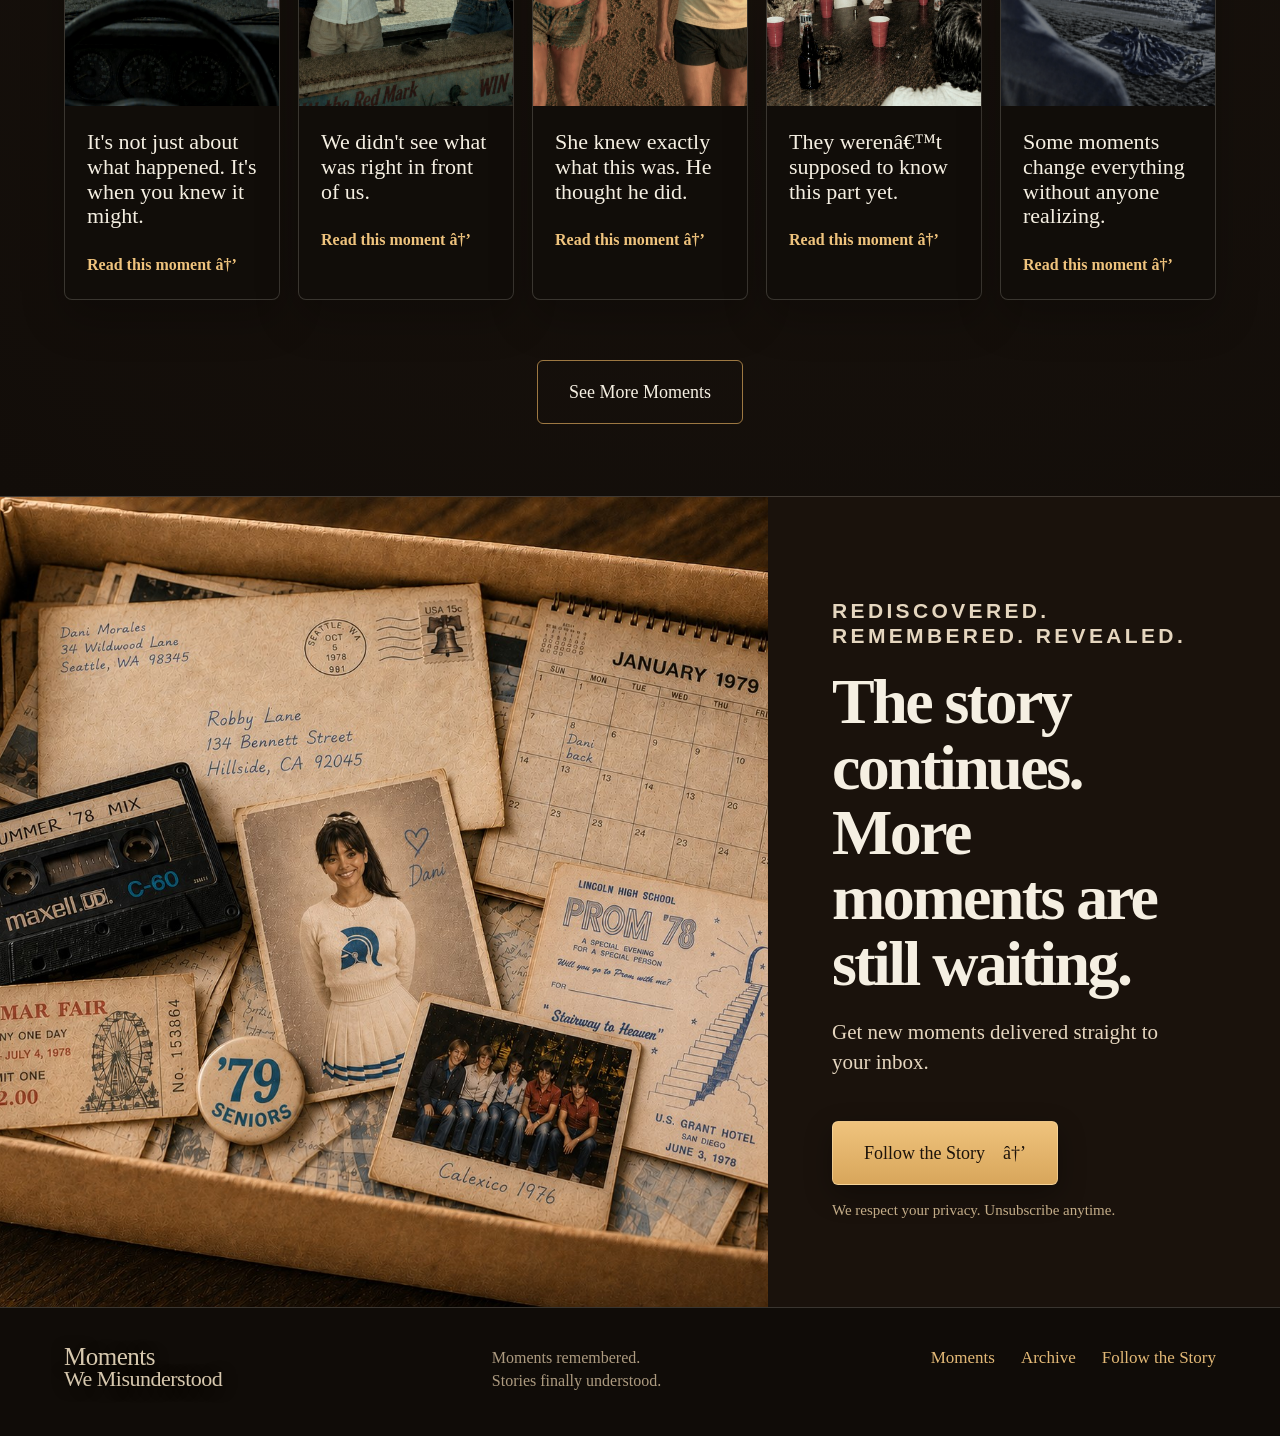
==== commit f2a83422: "Update index.html" ====
--- a/index.html
+++ b/index.html
@@ -166,10 +166,13 @@
       </div>
     </section>
 
-    <section class="memory-cta" id="memory-box">
-      <img src="images/memory-box.jpg"
-           alt="A rediscovered memory box filled with late-1970s letters, tickets, cassette tapes, photos, a prom bid, and school keepsakes."
-           class="artifact-image" />
+<section class="memory-cta" id="memory-box">
+
+  <a class="memory-image-link" href="artifacts.html">
+    <img src="images/memory-box.jpg"
+         alt="A rediscovered memory box filled with late-1970s letters, tickets, cassette tapes, photos, a prom bid, and school keepsakes."
+         class="artifact-image" />
+  </a>
 
       <div class="memory-copy">
         <p class="kicker">Rediscovered. Remembered. Revealed.</p>
--- a/styles.css
+++ b/styles.css
@@ -69,7 +69,7 @@
 
 .hero{
   position:relative;
-  min-height:91vh;
+  min-height:130vh;
   display:flex;
   align-items:center;
   overflow:hidden;
@@ -82,15 +82,27 @@
   width:100%;
   height:100%;
   object-fit:cover;
-  object-position:center center;
+  object-position:center 32%;
+  filter:brightness(1.28) contrast(1.03);
+  transform:scale(.82);
 }
 
 .hero-scrim{
   position:absolute;
   inset:0;
   background:
-    linear-gradient(90deg,rgba(10,7,4,.94) 0%,rgba(13,8,5,.74) 31%,rgba(13,8,5,.26) 60%,rgba(13,8,5,.08) 100%),
-    linear-gradient(0deg,rgba(15,10,6,.62),rgba(15,10,6,.08) 50%);
+    linear-gradient(
+      90deg,
+      rgba(10,7,4,.62) 0%,
+      rgba(13,8,5,.38) 28%,
+      rgba(13,8,5,.10) 56%,
+      rgba(13,8,5,.02) 100%
+    ),
+    linear-gradient(
+      0deg,
+      rgba(15,10,6,.28),
+      rgba(15,10,6,.02) 52%
+    );
 }
 
 .hero-content{
@@ -234,11 +246,22 @@
   border-top:1px solid var(--line);
 }
 
-.memory-cta>img{
+.memory-cta>img,
+.memory-image-link img{
   width:100%;
   height:100%;
   object-fit:cover;
   object-position:center center;
+}
+
+.memory-image-link{
+  display:block;
+  width:100%;
+  height:100%;
+}
+
+.memory-image-link img{
+  display:block;
 }
 
 .memory-copy{
@@ -286,6 +309,69 @@
   color:var(--gold2);
 }
 
+/* Artifact page */
+
+.artifact-header{
+  display:flex;
+  justify-content:space-between;
+  align-items:flex-start;
+  padding:34px 5vw;
+  background:#100c08;
+  border-bottom:1px solid var(--line);
+}
+
+.artifact-page{
+  padding:54px 5vw 80px;
+  background:radial-gradient(circle at 50% 0%,#2a1d12 0,#17110c 42%,#120d09 100%);
+}
+
+.artifact-intro{
+  max-width:780px;
+  margin-bottom:42px;
+}
+
+.artifact-intro h1{
+  font-size:clamp(38px,5vw,72px);
+  line-height:1.02;
+  margin:12px 0 18px;
+  letter-spacing:-.04em;
+}
+
+.artifact-intro p{
+  font-size:21px;
+  color:#e5d6bf;
+}
+
+.artifact-grid{
+  display:grid;
+  grid-template-columns:repeat(4,1fr);
+  gap:24px;
+}
+
+.artifact-card{
+  margin:0;
+  background:#110d09;
+  border:1px solid var(--line);
+  border-radius:8px;
+  overflow:hidden;
+  box-shadow:0 18px 44px rgba(0,0,0,.24);
+}
+
+.artifact-card img{
+  width:100%;
+  height:260px;
+  object-fit:contain;
+  background:#0d0906;
+  display:block;
+}
+
+.artifact-card figcaption{
+  padding:16px 18px 20px;
+  color:#d7c4a5;
+  font-size:16px;
+  line-height:1.35;
+}
+
 @media (max-width: 1180px){
   .cards{
     grid-template-columns:repeat(3,1fr);
@@ -337,8 +423,13 @@
     grid-template-columns:1fr;
   }
 
-  .memory-cta>img{
+  .memory-cta>img,
+  .memory-image-link img{
     height:420px;
+  }
+
+  .artifact-grid{
+    grid-template-columns:repeat(2,1fr);
   }
 
   .site-footer{
@@ -347,9 +438,17 @@
 }
 
 @media (max-width: 620px){
+  html,
+  body{
+    width:100%;
+    overflow-x:hidden;
+  }
+
   .site-header{
-    position:absolute;
+    position:relative;
     align-items:flex-start;
+    padding:24px 22px;
+    background:var(--bg);
   }
 
   .brand{
@@ -360,44 +459,75 @@
     display:none;
   }
 
+  .nav-cta{
+    padding:11px 15px;
+    font-size:15px;
+  }
+
   .hero{
-    min-height:720px;
-    align-items:flex-start;
+    min-height:95vh;
+    width:100%;
+    min-width:0;
+    margin:0;
+    padding-top:0;
+    align-items:flex-end;
+    overflow:hidden;
   }
 
   .hero-img{
-    width:100%;
-    height:auto;
+    position:absolute;
+    inset:0;
+    width:100%;
+    height:100%;
     max-width:none;
-    left:0;
-    top:0;
-    bottom:auto;
     object-fit:contain;
     object-position:center top;
+    filter:brightness(1.45) contrast(1.02);
+    transform:none;
   }
 
   .hero-scrim{
     background:
-      linear-gradient(90deg,rgba(10,7,4,.90),rgba(10,7,4,.48)),
-      linear-gradient(0deg,rgba(10,7,4,.74),rgba(10,7,4,.04) 58%);
+      linear-gradient(
+        0deg,
+        rgba(10,7,4,.86) 0%,
+        rgba(10,7,4,.58) 34%,
+        rgba(10,7,4,.18) 66%,
+        rgba(10,7,4,.04) 100%
+      );
   }
 
   .hero-content{
     width:auto;
-    margin:0 22px;
-    padding-top:160px;
+    max-width:none;
+    margin:0;
+    padding:0 22px 42px;
   }
 
   .hero h1{
-    font-size:47px;
+    font-size:38px;
+    line-height:1.02;
+    margin:14px 0;
   }
 
   .dek{
-    font-size:19px;
+    font-size:18px;
+    max-width:none;
+  }
+
+  .button{
+    width:100%;
+    padding:14px 22px;
+    font-size:16px;
+    margin-top:14px;
   }
 
   .moment-section{
     padding:48px 22px;
+  }
+
+  .moment-heading-row{
+    display:block;
   }
 
   .section-handnote{
@@ -407,37 +537,61 @@
   .cards{
     grid-template-columns:1fr;
     gap:18px;
+    width:100%;
   }
 
   .card{
     min-height:auto;
+    width:100%;
   }
 
   .card img{
     height:250px;
   }
 
+  .center{
+    margin-top:30px;
+  }
+
+  .memory-cta{
+    grid-template-columns:1fr;
+    width:100%;
+  }
+
   .memory-copy{
     padding:42px 22px 54px;
   }
 
-  .memory-cta>img{
+  .memory-cta>img,
+  .memory-image-link img{
+    width:100%;
     height:auto;
     min-height:0;
     object-fit:contain;
   }
 
+  .artifact-header{
+    padding:24px 22px;
+  }
+
+  .artifact-page{
+    padding:42px 22px 64px;
+  }
+
+  .artifact-grid{
+    grid-template-columns:1fr;
+  }
+
+  .artifact-card img{
+    height:300px;
+  }
+
   .site-footer{
     padding:34px 22px;
   }
 
   .site-footer nav{
     flex-wrap:wrap;
-  }
-
-  .button{
-    width:100%;
-    padding:17px 22px;
-  }
-}
-
+    gap:18px 24px;
+  }
+}
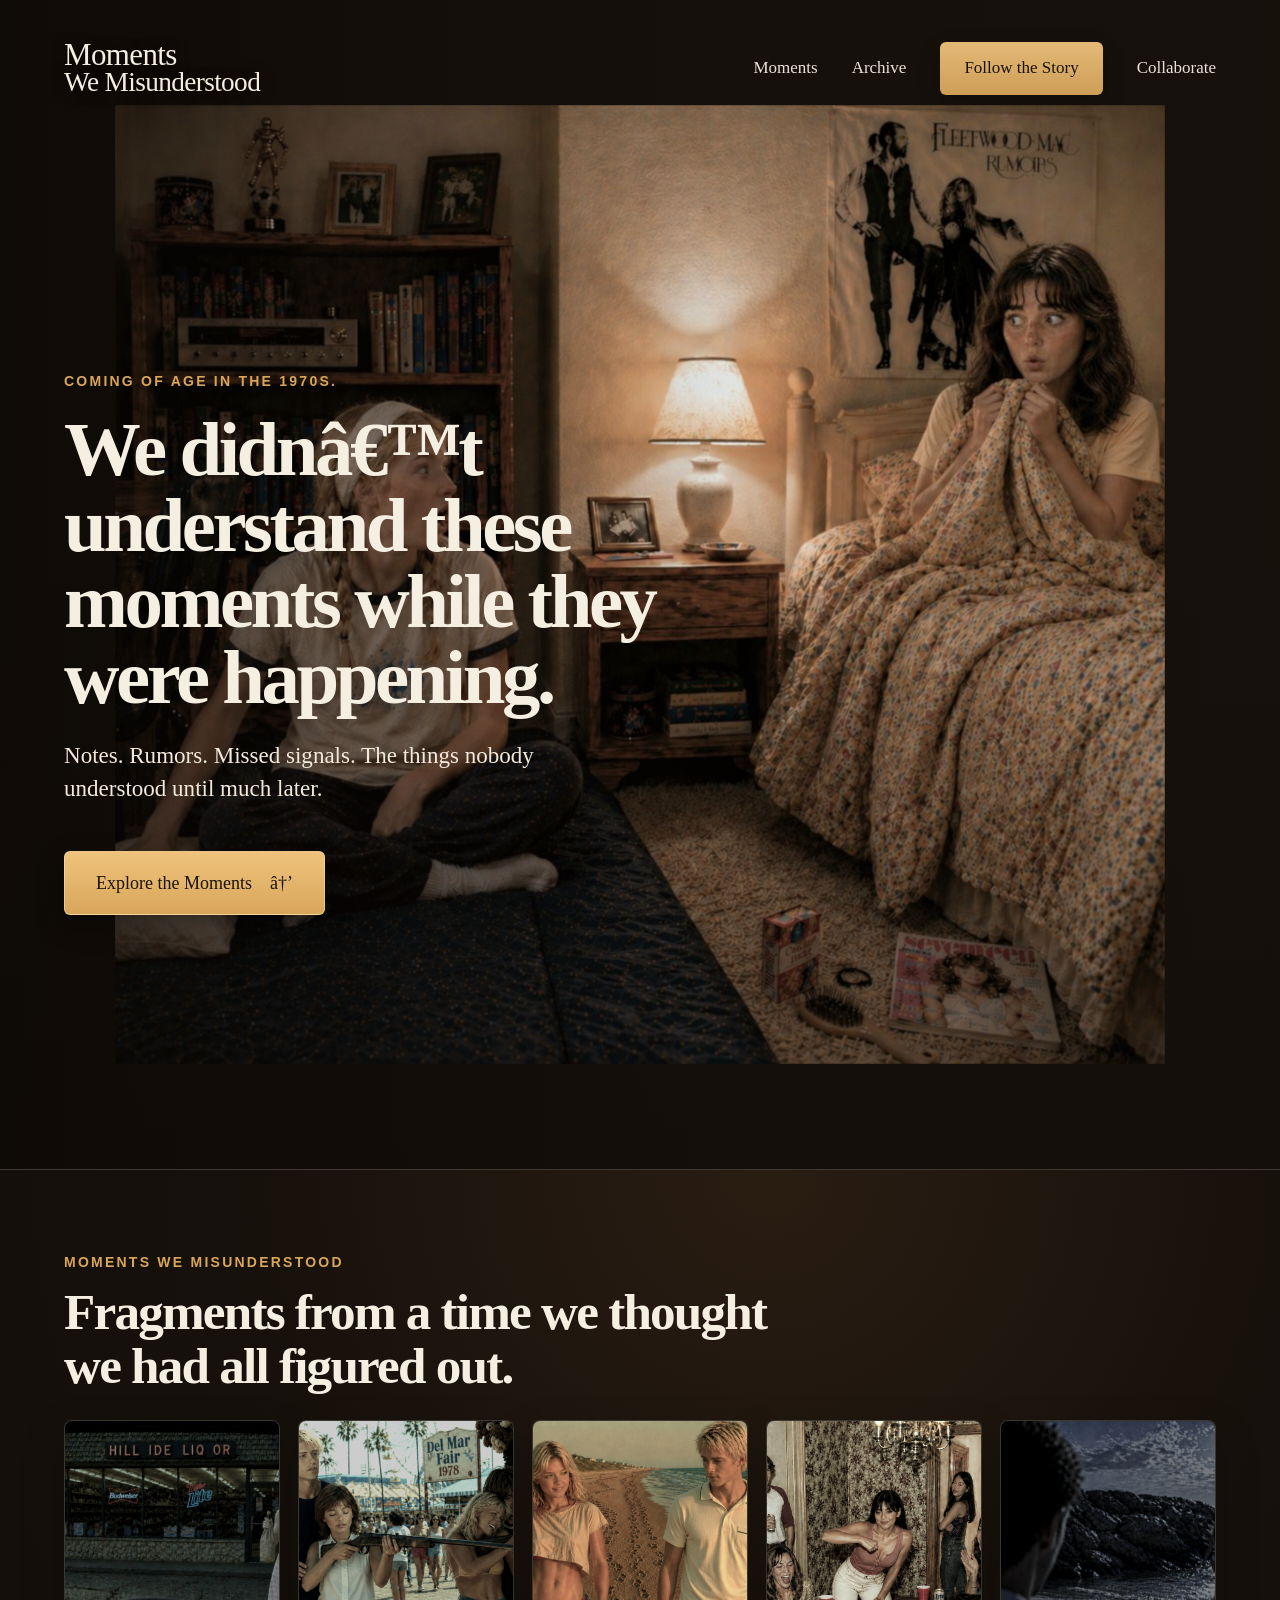
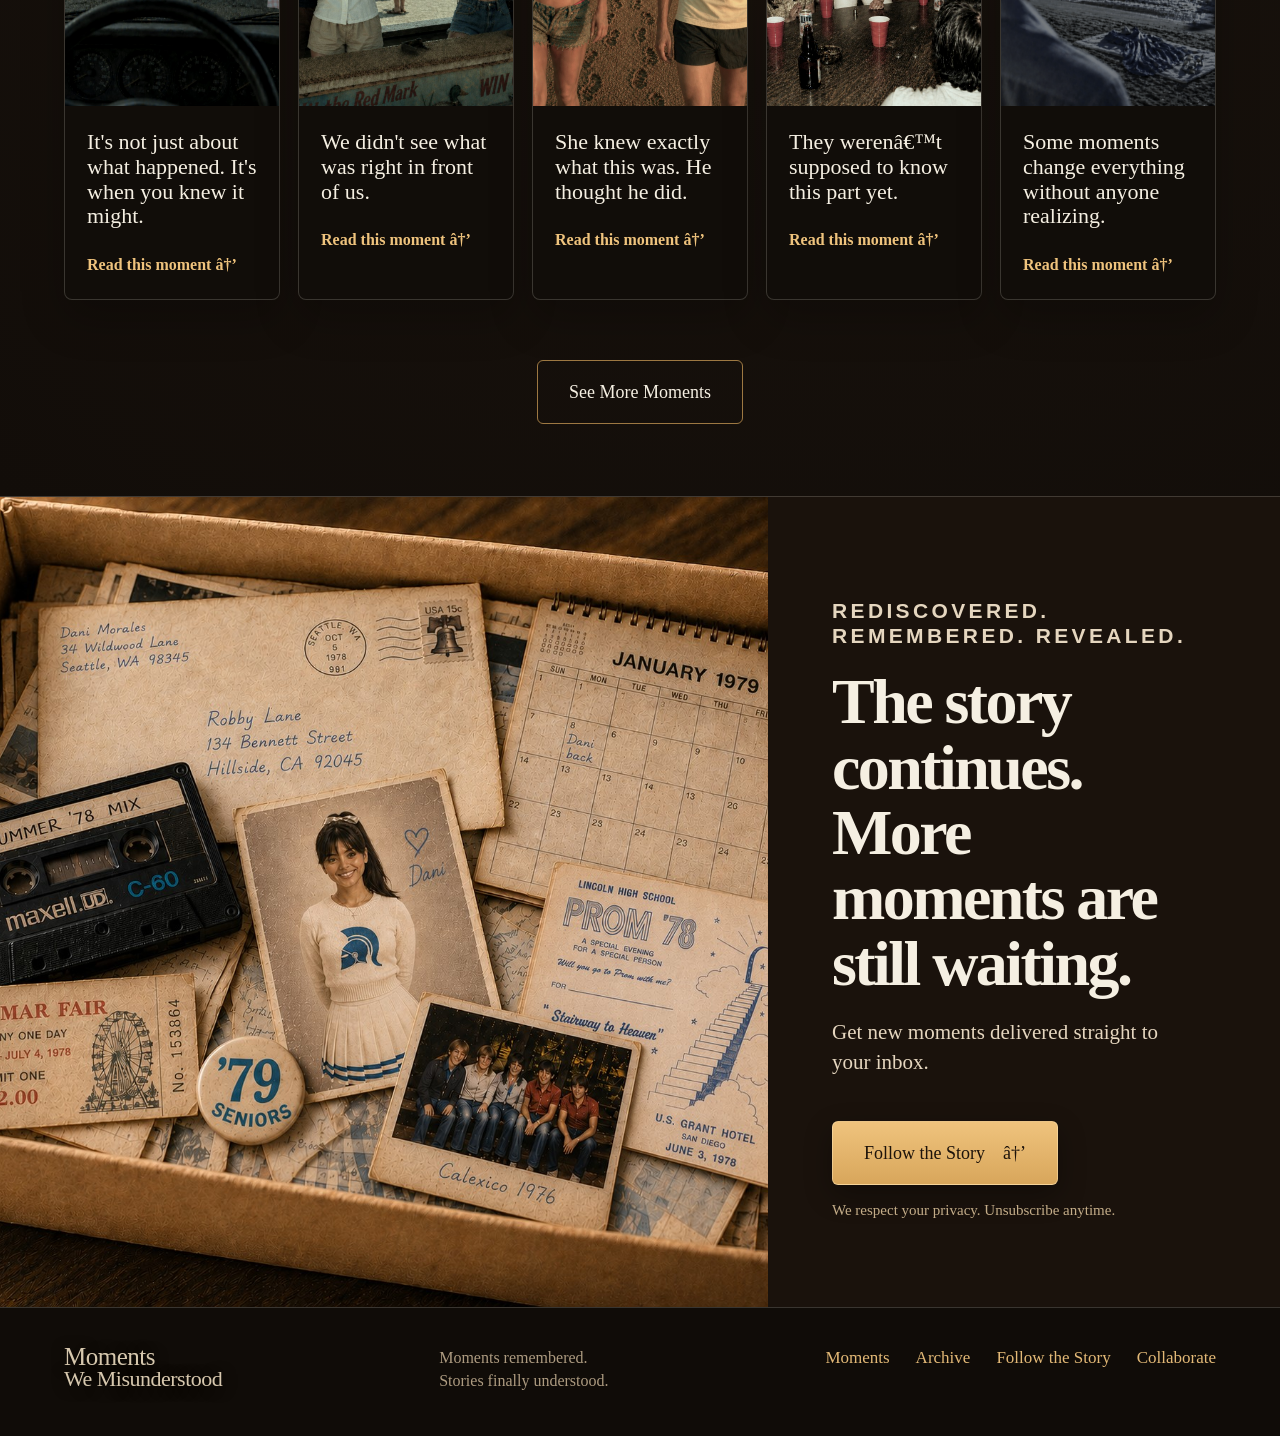
==== commit 0717516e: "Update index.html" ====
--- a/index.html
+++ b/index.html
@@ -47,16 +47,27 @@
       Moments<br><span>We Misunderstood</span>
     </a>
 
-    <nav>
-      <a href="#moments">Moments</a>
-      <a href="#memory-box">Archive</a>
-      <a class="nav-cta signup-button"
-         href="https://feathered-hair-and-folded-notes.kit.com/99a3992d9c"
-         target="_blank"
-         rel="noopener">
-         Follow the Story
-      </a>
-    </nav>
+<nav>
+  <a href="#moments">Moments</a>
+
+  <a href="artifacts.html">
+    Archive
+  </a>
+
+  <a class="nav-cta signup-button"
+     href="https://feathered-hair-and-folded-notes.kit.com/99a3992d9c"
+     target="_blank"
+     rel="noopener">
+     Follow the Story
+  </a>
+
+  <a href="https://feathered-hair-and-folded-notes.kit.com/ae7e5dcf1e"
+     target="_blank"
+     rel="noopener noreferrer">
+     Collaborate
+  </a>
+</nav>
+
   </header>
  
   <main>
@@ -193,12 +204,28 @@
   <footer class="site-footer">
     <a class="brand" href="#top">Moments<br><span>We Misunderstood</span></a>
     <p>Moments remembered.<br>Stories finally understood.</p>
-    <nav>
-      <a href="#moments">Moments</a>
-      <a href="#memory-box">Archive</a>
-      <a class="signup-button"
-         href="https://feathered-hair-and-folded-notes.kit.com/99a3992d9c" target="_blank" rel="noopener">Follow the Story</a>
-    </nav>
+  
+  <nav>
+  <a href="#moments">Moments</a>
+
+  <a href="artifacts.html">
+    Archive
+  </a>
+
+  <a class="signup-button"
+     href="https://feathered-hair-and-folded-notes.kit.com/99a3992d9c"
+     target="_blank"
+     rel="noopener">
+     Follow the Story
+  </a>
+
+  <a href="https://feathered-hair-and-folded-notes.kit.com/ae7e5dcf1e"
+     target="_blank"
+     rel="noopener noreferrer">
+     Collaborate
+  </a>
+</nav>  
+    
   </footer>
 
 <script>
--- a/styles.css
+++ b/styles.css
@@ -595,3 +595,61 @@
     gap:18px 24px;
   }
 }
+
+/* -----------------------------------
+   Hidden Review / Instagram Primary
+----------------------------------- */
+
+.secret-review-link {
+  color: inherit;
+  text-decoration: none;
+}
+
+.secret-review-link:hover {
+  text-decoration: underline;
+}
+
+.storyboard-page {
+  max-width: 1180px;
+  margin: 0 auto;
+  padding: 64px 24px 80px;
+}
+
+.storyboard-hero {
+  text-align: center;
+  max-width: 760px;
+  margin: 0 auto 48px;
+}
+
+.storyboard-hero h1 {
+  margin: 0 0 16px;
+}
+
+.storyboard-intro {
+  margin: 0 auto;
+  line-height: 1.6;
+}
+
+.storyboard-grid {
+  display: grid;
+  grid-template-columns: repeat(auto-fit, minmax(220px, 1fr));
+  gap: 28px;
+}
+
+.storyboard-card {
+  margin: 0;
+}
+
+.storyboard-card img {
+  display: block;
+  width: 100%;
+  height: auto;
+  border-radius: 10px;
+}
+
+.storyboard-card figcaption {
+  margin-top: 10px;
+  text-align: center;
+  font-size: 0.9rem;
+  opacity: 0.8;
+}
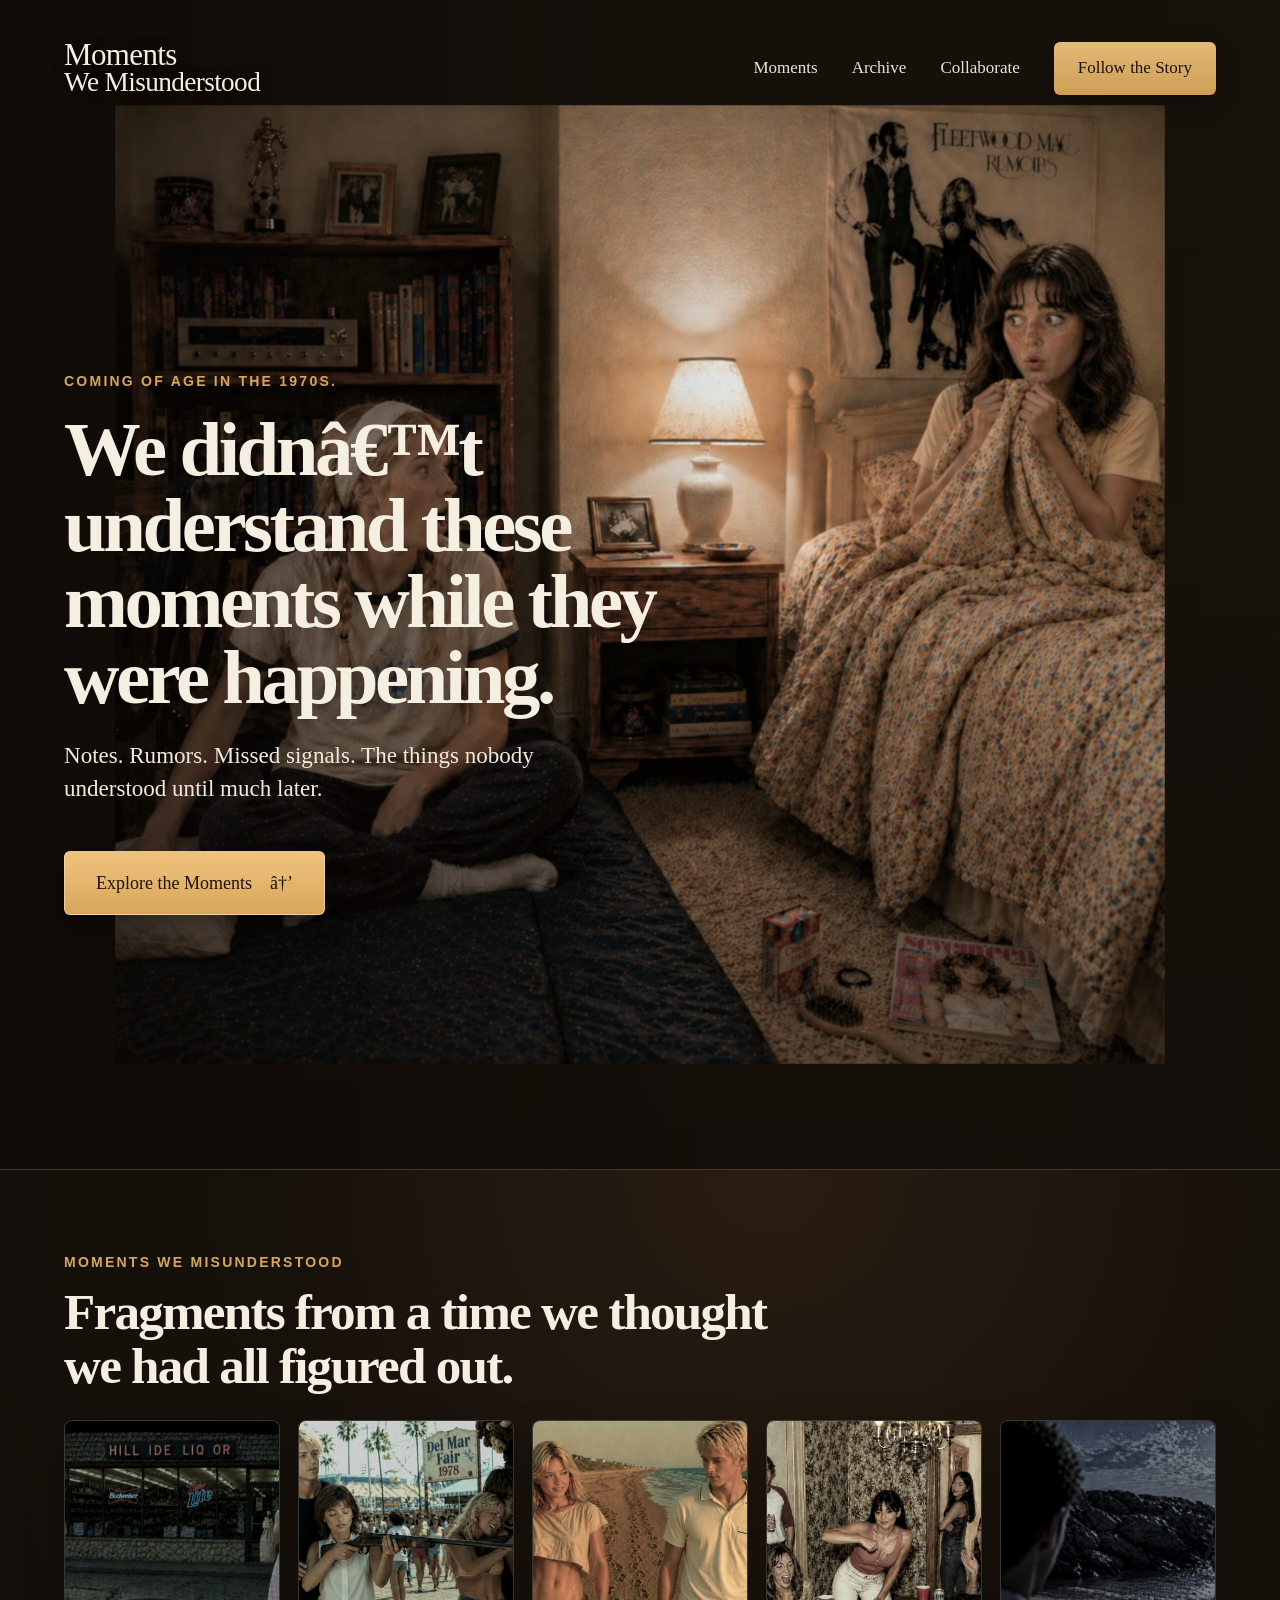
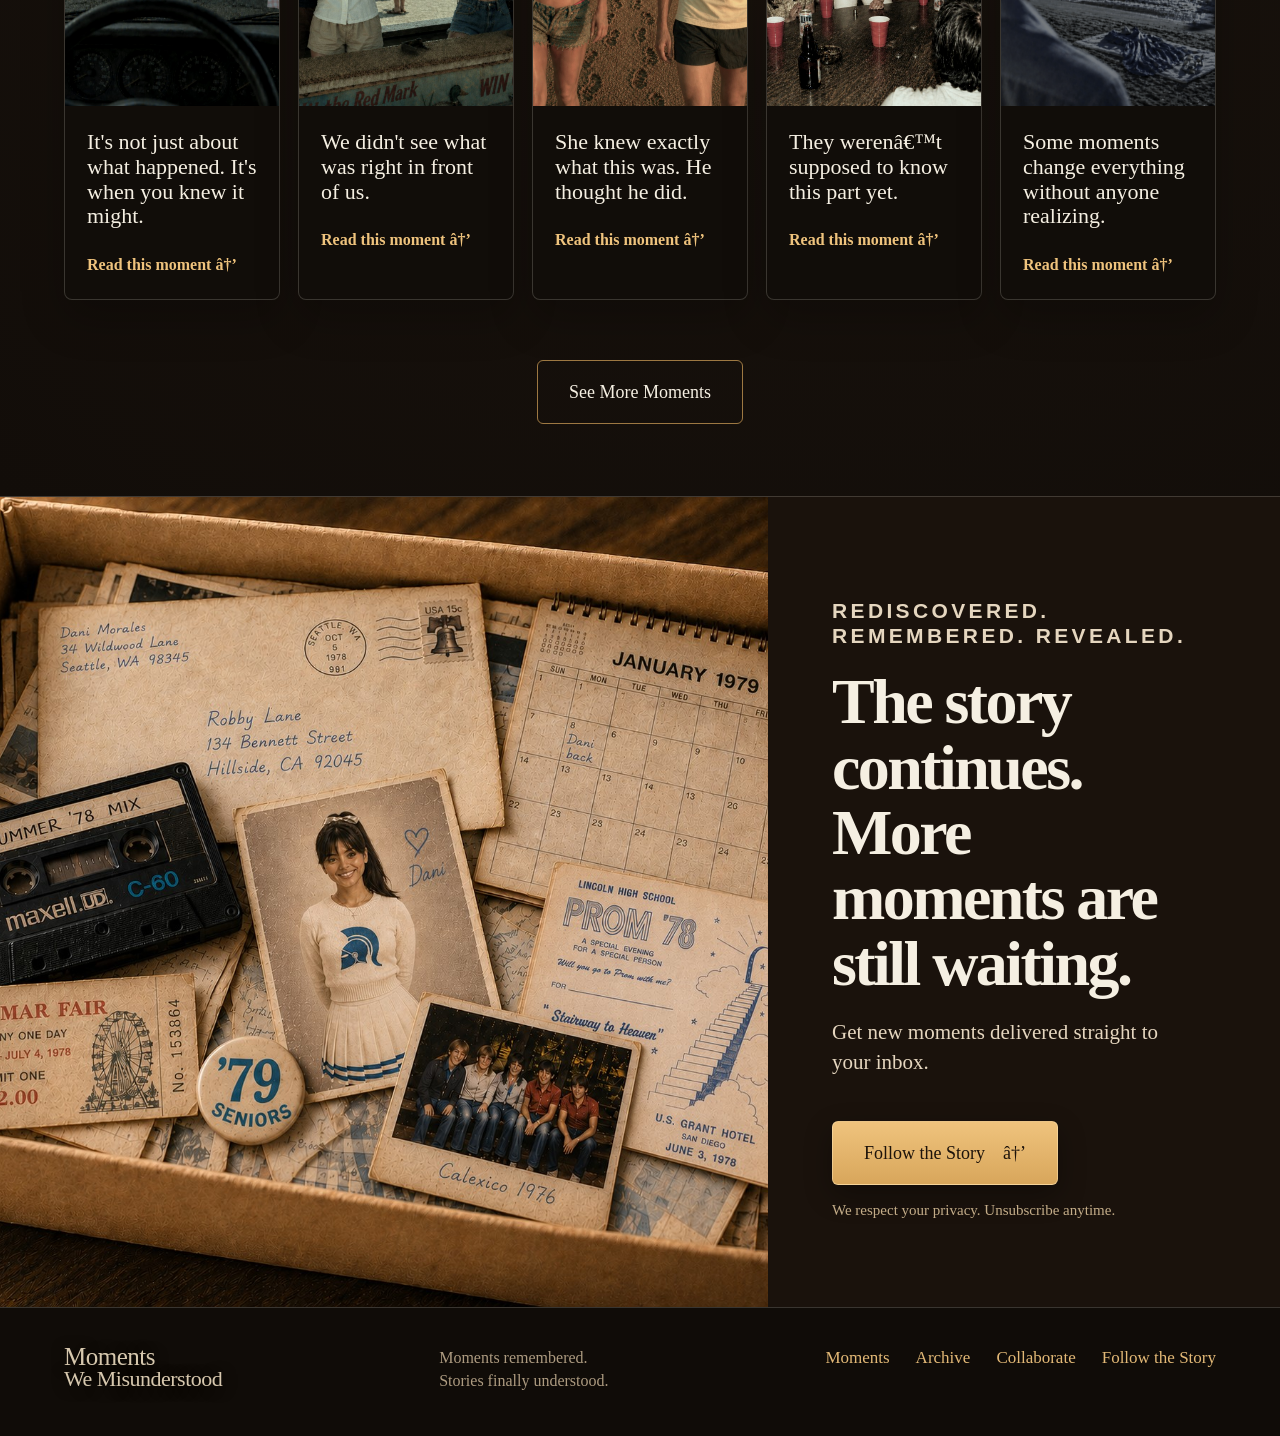
==== commit 4cf8c1d1: "Update index.html" ====
--- a/index.html
+++ b/index.html
@@ -54,17 +54,17 @@
     Archive
   </a>
 
+  <a href="https://feathered-hair-and-folded-notes.kit.com/ae7e5dcf1e"
+     target="_blank"
+     rel="noopener noreferrer">
+     Collaborate
+  </a>
+
   <a class="nav-cta signup-button"
      href="https://feathered-hair-and-folded-notes.kit.com/99a3992d9c"
      target="_blank"
      rel="noopener">
      Follow the Story
-  </a>
-
-  <a href="https://feathered-hair-and-folded-notes.kit.com/ae7e5dcf1e"
-     target="_blank"
-     rel="noopener noreferrer">
-     Collaborate
   </a>
 </nav>
 
@@ -204,12 +204,18 @@
   <footer class="site-footer">
     <a class="brand" href="#top">Moments<br><span>We Misunderstood</span></a>
     <p>Moments remembered.<br>Stories finally understood.</p>
-  
-  <nav>
+
+<nav>
   <a href="#moments">Moments</a>
 
   <a href="artifacts.html">
     Archive
+  </a>
+
+  <a href="https://feathered-hair-and-folded-notes.kit.com/ae7e5dcf1e"
+     target="_blank"
+     rel="noopener noreferrer">
+     Collaborate
   </a>
 
   <a class="signup-button"
@@ -218,14 +224,8 @@
      rel="noopener">
      Follow the Story
   </a>
-
-  <a href="https://feathered-hair-and-folded-notes.kit.com/ae7e5dcf1e"
-     target="_blank"
-     rel="noopener noreferrer">
-     Collaborate
-  </a>
-</nav>  
-    
+</nav>
+  
   </footer>
 
 <script>
